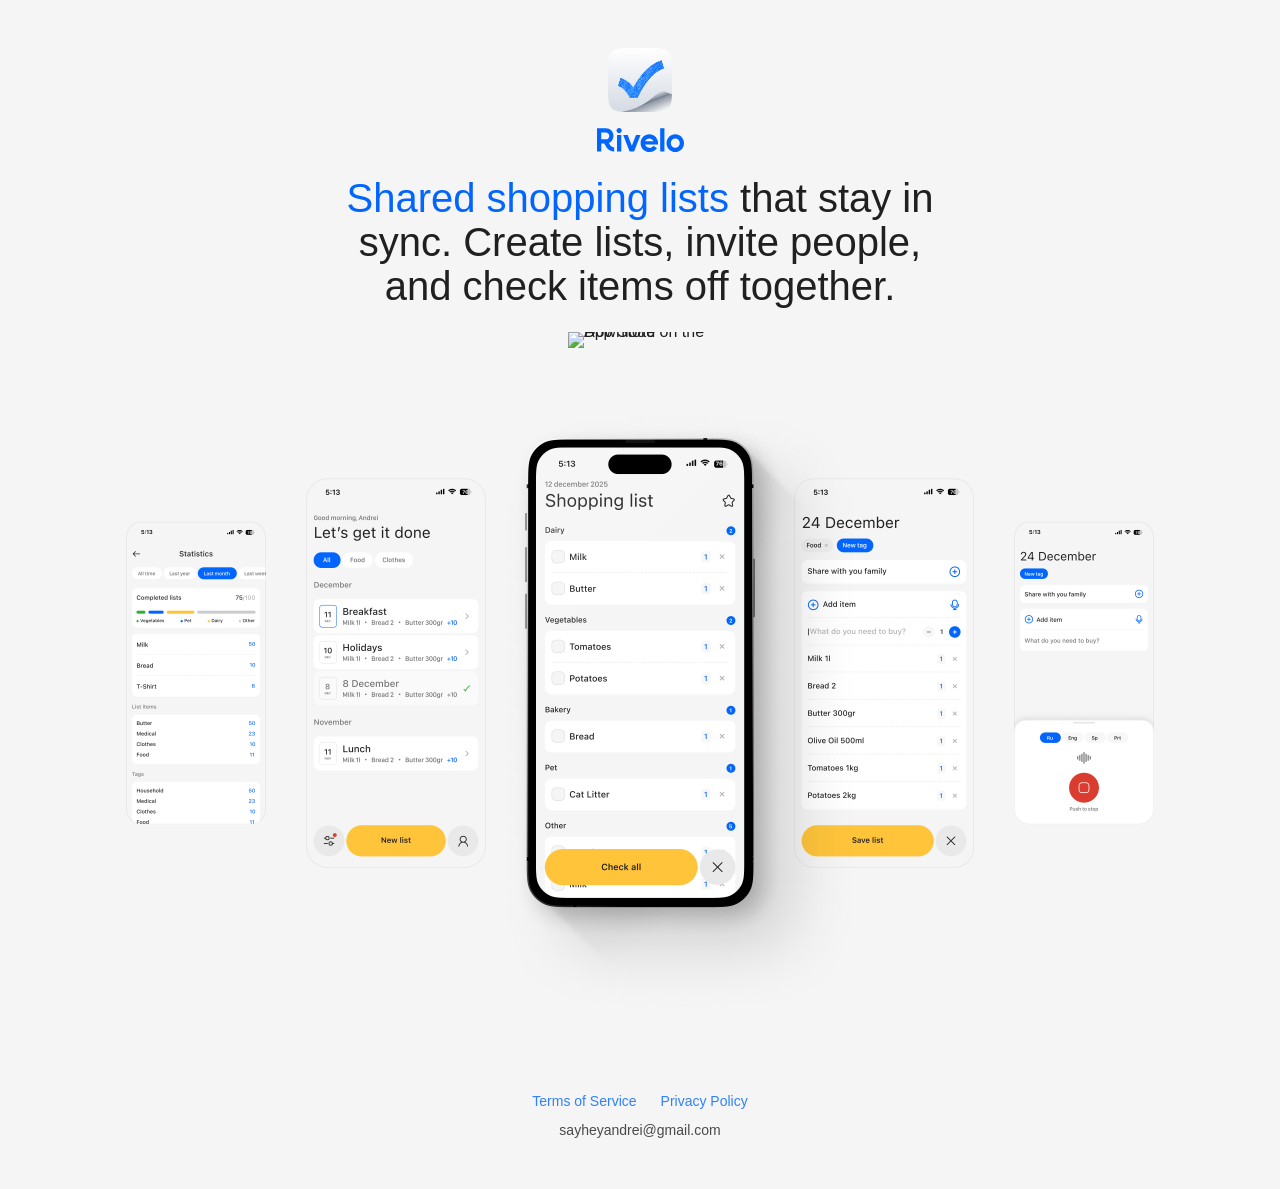
==== index.html @ d4b0f0b6 "Initial commit: Rivelo landing page Made-with: Cursor" ====
<!DOCTYPE html>
<html lang="en">

<head>
  <meta charset="UTF-8" />
  <meta name="viewport" content="width=device-width, initial-scale=1.0" />
  <title>Rivelo - All your shopping lists in one place</title>
  <link rel="icon" type="image/x-icon" href="assets/favicon.ico" />
  <link rel="icon" type="image/png" sizes="32x32" href="assets/favicon-32x32.png" />
  <link rel="icon" type="image/png" sizes="16x16" href="assets/favicon-16x16.png" />
  <link rel="apple-touch-icon" sizes="180x180" href="assets/apple-touch-icon.png" />
  <link rel="manifest" href="assets/site.webmanifest" />
  <link rel="stylesheet" href="styles.css" />
</head>

<body>
  <main class="page">
    <header class="header">
      <img src="assets/logo.jpg" alt="Rivelo" class="logo-img" width="64" height="64" />
      <div class="logo-text">
        <svg viewBox="0 0 87.0415 24" fill="none">
          <path clip-rule="evenodd" fill="#0165FE" fill-rule="evenodd"
            d="M52.3547 6.35294C57.2118 6.35294 61.0854 10.3389 61.0854 15.1765C61.0854 15.6545 61.0312 16.1325 60.9963 16.3913C60.9809 16.5053 60.8828 16.5882 60.7675 16.5882H48.0869C48.6726 18.4481 50.3836 19.7647 52.3547 19.7647H52.8266C54.2636 19.7647 55.5623 19.0648 56.3877 17.9649C56.4657 17.8609 56.6118 17.8317 56.7201 17.9041L59.854 20.0011C59.9622 20.0735 59.9913 20.2198 59.9159 20.3257C58.3368 22.5447 55.7613 24 52.8266 24H52.3547C47.4975 24 43.624 20.0141 43.624 15.1765C43.624 10.3389 47.4975 6.35294 52.3547 6.35294ZM52.3547 10.5882C50.5543 10.5882 48.9709 11.6866 48.2638 13.2941H56.4456C55.7384 11.6866 54.155 10.5882 52.3547 10.5882Z" />
          <path clip-rule="evenodd" fill="#0165FE" fill-rule="evenodd"
            d="M78.3108 6.35294C83.1679 6.35294 87.0415 10.3389 87.0415 15.1765C87.0415 20.0141 83.1679 24 78.3108 24C73.4537 24 69.5801 20.0141 69.5801 15.1765C69.5801 10.3389 73.4537 6.35294 78.3108 6.35294ZM78.3108 10.5882C75.87 10.5882 73.8274 12.607 73.8274 15.1765C73.8274 17.746 75.87 19.7647 78.3108 19.7647C80.7516 19.7647 82.7941 17.746 82.7941 15.1765C82.7941 12.607 80.7516 10.5882 78.3108 10.5882Z" />
          <path clip-rule="evenodd" fill="#0165FE" fill-rule="evenodd"
            d="M8.84868 0.235294C13.0841 0.235294 16.5175 3.659 16.5175 7.88235C16.5175 11.0573 14.5771 13.7802 11.8143 14.9365L13.2599 17.3451C13.9417 18.4811 15.1718 19.1765 16.4994 19.1765H16.9305C17.0608 19.1765 17.1664 19.2818 17.1664 19.4118V23.1765C17.1664 23.3064 17.0608 23.4118 16.9305 23.4118H16.4994C13.6782 23.4118 11.0642 21.9341 9.61533 19.5201L7.22008 15.5294H4.24737V23.1765C4.24737 23.3064 4.14172 23.4118 4.0114 23.4118H0.235965C0.105645 23.4118 0 23.3064 0 23.1765V0.470588C0 0.340639 0.105645 0.235294 0.235965 0.235294H8.84868ZM4.24737 11.2941H8.84868C10.7383 11.2941 12.2702 9.76662 12.2702 7.88235C12.2702 5.99809 10.7383 4.47059 8.84868 4.47059H4.24737V11.2941Z" />
          <path fill="#0165FE"
            d="M24.2748 23.1765C24.2748 23.3064 24.1692 23.4118 24.0389 23.4118H20.2634C20.1331 23.4118 20.0275 23.3064 20.0275 23.1765V7.17647C20.0275 7.04652 20.1331 6.94118 20.2634 6.94118H24.0389C24.1692 6.94118 24.2748 7.04652 24.2748 7.17647V23.1765Z" />
          <path fill="#0165FE"
            d="M34.8638 17.7452L39.0231 7.09111C39.0584 7.00071 39.1457 6.94118 39.243 6.94118H43.2199C43.3859 6.94118 43.5 7.10757 43.4398 7.26183L37.1935 23.2618C37.1582 23.3522 37.0709 23.4118 36.9736 23.4118H32.754C32.6567 23.4118 32.5694 23.3522 32.5341 23.2618L26.2877 7.26183C26.2275 7.10757 26.3416 6.94118 26.5076 6.94118H30.4845C30.5818 6.94118 30.6691 7.00071 30.7044 7.09111L34.8638 17.7452Z" />
          <path fill="#0165FE"
            d="M67.4564 23.1765C67.4564 23.3064 67.3508 23.4118 67.2204 23.4118H63.445C63.3147 23.4118 63.209 23.3064 63.209 23.1765V0.470588C63.209 0.340639 63.3147 0.235294 63.445 0.235294H67.2204C67.3508 0.235294 67.4564 0.340639 67.4564 0.470588V23.1765Z" />
          <path fill="#0165FE"
            d="M22.1512 0C23.5847 0 24.7468 1.15879 24.7468 2.58824C24.7468 4.01768 23.5847 5.17647 22.1512 5.17647C20.7176 5.17647 19.5555 4.01768 19.5555 2.58824C19.5555 1.15879 20.7176 0 22.1512 0Z" />
        </svg>
      </div>
    </header>

    <section class="hero">
      <p class="hero-text">
        <span class="accent">Shared shopping lists</span> that stay in sync. Create lists, invite people, and check
        items off together.
      </p>
      <a href="https://apps.apple.com/mt/app/rivelo/id6753696124" target="_blank" rel="noopener noreferrer"
        class="app-store-link">
        <img src="https://tools.applemediaservices.com/api/badges/download-on-the-app-store/black/en-us.svg"
          alt="Download on the App Store" width="180" height="60" />
      </a>
      <div class="screens-wrap">
        <img src="assets/Screens.png" alt="Rivelo app screens" />
      </div>

    </section>

    <footer class="footer">
      <div class="footer-links">
        <a href="terms.html">Terms of Service</a>
        <a href="privacy.html">Privacy Policy</a>
      </div>
      <div class="footer-contact">
        <a href="mailto:sayheyandrei@gmail.com">sayheyandrei@gmail.com</a>
      </div>
    </footer>
  </main>
</body>

</html>
---- styles.css ----
/* Rivelo static site - design tokens from original */
:root {
  --bg: #f5f5f5;
  --text: #202020;
  --accent: #0165fe;
  --font-family: -apple-system, BlinkMacSystemFont, "SF Pro", "Segoe UI", Roboto, sans-serif;
  --font-size-base: 16px;
  --container-max: 1216px;
  --gap-section: 24px;
  --gap-block: 24px;
  --gap-logo: 16px;
  --padding-x: 112px;
  --padding-y: 48px;
  --padding-x-mobile: 24px;
  --padding-y-mobile: 40px;
  --hero-text-width: 640px;
  --hero-font-size: 40px;
  --hero-font-size-mobile: 32px;
  --screens-height: 480px;
  --screens-height-mobile: 480px;
  --logo-size: 64px;
  --logo-size-mobile: 48px;
}

* {
  box-sizing: border-box;
  margin: 0;
  padding: 0;
}

html {
  font-size: var(--font-size-base);
  -webkit-font-smoothing: antialiased;
  overflow-x: clip;
}

body {
  font-family: var(--font-family);
  background: var(--bg);
  color: var(--text);
  min-height: 100vh;
  line-height: 1.5;
  overflow-x: clip;
}

a {
  color: inherit;
  text-decoration: none;
}

/* Layout */
.page {
  display: flex;
  flex-direction: column;
  align-items: center;
  gap: var(--gap-section);
  padding: var(--padding-y) var(--padding-x);
  min-height: 100vh;
}

@media (max-width: 640px) {
  .page {
    padding: var(--padding-y-mobile) var(--padding-x-mobile);
  }
}

/* Header / Logo */
.header {
  display: flex;
  flex-direction: column;
  align-items: center;
  gap: var(--gap-logo);
}

.logo-img {
  width: var(--logo-size);
  height: var(--logo-size);
  object-fit: cover;
}

@media (max-width: 640px) {
  .logo-img {
    width: var(--logo-size-mobile);
    height: var(--logo-size-mobile);
  }
}

.logo-text {
  height: 24px;
  width: 87px;
}

.logo-text svg {
  display: block;
  width: 100%;
  height: 100%;
}

/* Hero */
.hero {
  display: flex;
  flex-direction: column;
  align-items: center;
  gap: var(--gap-block);
  width: 100%;
}

.hero-text {
  font-size: var(--hero-font-size);
  font-weight: 400;
  line-height: 1.1;
  text-align: center;
  color: var(--text);
  max-width: var(--hero-text-width);
}

.hero-text .accent {
  color: var(--accent);
}

@media (max-width: 640px) {
  .hero-text {
    font-size: var(--hero-font-size-mobile);
    max-width: 100%;
    padding: 0 var(--padding-x-mobile);
  }
}

/* Screens image - плавно уменьшается, min 800px, всегда по центру */
.screens-wrap {
  display: flex;
  justify-content: center;
  width: 100%;
  min-height: var(--screens-height);
}

.screens-wrap img {
  width: clamp(800px, 100vw, 1216px);
  height: auto;
  object-fit: contain;
  object-position: center;
  display: block;
}

@media (max-width: 640px) {
  .screens-wrap {
    min-height: var(--screens-height-mobile);
    margin-left: calc(-1 * var(--padding-x-mobile));
    margin-right: calc(-1 * var(--padding-x-mobile));
    width: calc(100% + 2 * var(--padding-x-mobile));
  }
}

/* App Store button */
.app-store-link {
  display: inline-block;
  line-height: 0;
  position: relative;
}

.app-store-link::after {
  content: '';
  position: absolute;
  inset: 0;
}

.app-store-link img {
  height: 48px;
  width: auto;
  display: block;
  pointer-events: none;
}

/* Footer */
.footer {
  padding-top: var(--gap-section);
  text-align: center;
  font-size: 14px;
  color: var(--text);
  opacity: 0.8;
}

.footer-links {
  display: flex;
  justify-content: center;
  gap: 24px;
  flex-wrap: wrap;
}

.footer-links a {
  color: var(--accent);
}

.footer-links a:hover {
  text-decoration: underline;
}

.footer-contact {
  margin-top: 8px;
}

/* Legal pages */
.legal-page {
  max-width: 720px;
  margin: 0 auto;
  padding: var(--padding-y) var(--padding-x);
  overflow-x: clip;
}

.legal-page h1 {
  font-size: 28px;
  font-weight: 500;
  margin-bottom: 8px;
}

.legal-page .updated {
  font-size: 14px;
  opacity: 0.7;
  margin-bottom: 32px;
}

.legal-page p {
  margin-bottom: 16px;
  line-height: 1.6;
}

.legal-page a {
  color: var(--accent);
}

.legal-page a:hover {
  text-decoration: underline;
}

.legal-nav {
  margin-bottom: 32px;
}

.legal-nav a {
  color: var(--accent);
  margin-right: 16px;
}
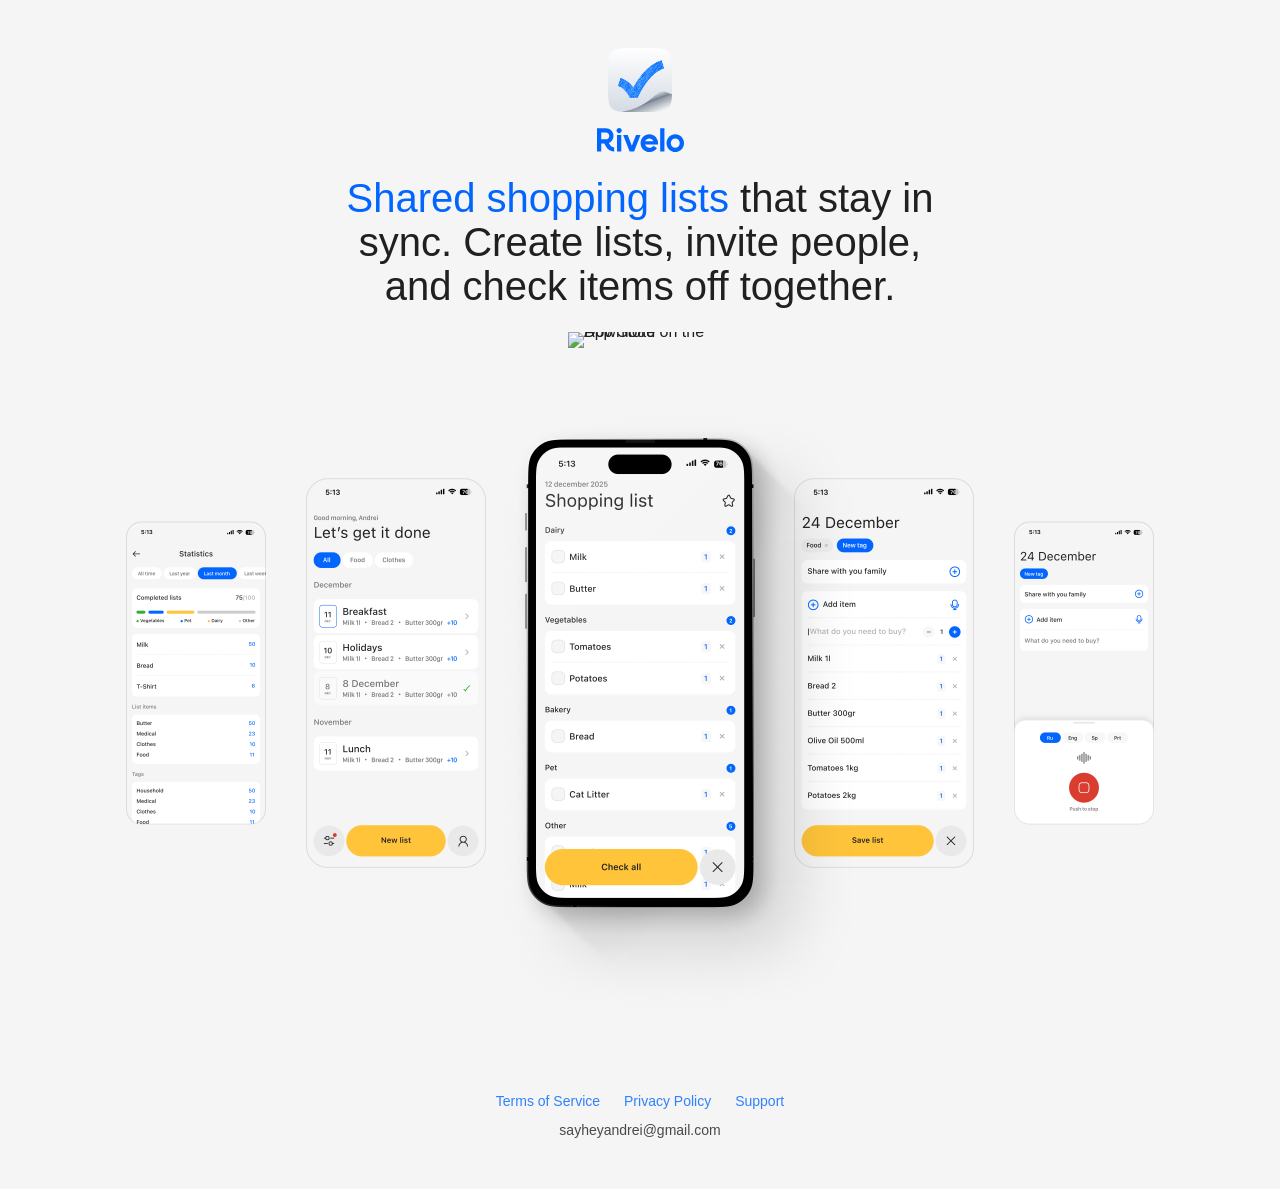
==== commit 5c648819: "Add support page, background, email updates, h2 styles, mobile adaptivity Made-with: Cursor" ====
--- a/index.html
+++ b/index.html
@@ -57,6 +57,7 @@
       <div class="footer-links">
         <a href="terms.html">Terms of Service</a>
         <a href="privacy.html">Privacy Policy</a>
+        <a href="support.html">Support</a>
       </div>
       <div class="footer-contact">
         <a href="mailto:sayheyandrei@gmail.com">sayheyandrei@gmail.com</a>
--- a/styles.css
+++ b/styles.css
@@ -207,12 +207,43 @@
   overflow-x: clip;
 }
 
+@media (max-width: 640px) {
+  .legal-page {
+    padding: var(--padding-y-mobile) var(--padding-x-mobile);
+  }
+
+  .legal-page h1 {
+    font-size: 24px;
+  }
+
+  .legal-page h2 {
+    font-size: 18px;
+  }
+
+  .legal-page p,
+  .legal-page li {
+    word-wrap: break-word;
+    overflow-wrap: break-word;
+  }
+}
+
 .legal-page h1 {
   font-size: 28px;
   font-weight: 500;
   margin-bottom: 8px;
 }
 
+.legal-page h2 {
+  font-size: 22px;
+  font-weight: 500;
+  margin-top: 20px;
+  margin-bottom: 8px;
+}
+
+.legal-page h2:first-of-type {
+  margin-top: 16px;
+}
+
 .legal-page .updated {
   font-size: 14px;
   opacity: 0.7;
@@ -224,6 +255,16 @@
   line-height: 1.6;
 }
 
+.legal-page ul {
+  margin-bottom: 16px;
+  padding-left: 24px;
+}
+
+.legal-page li {
+  margin-bottom: 8px;
+  line-height: 1.6;
+}
+
 .legal-page a {
   color: var(--accent);
 }
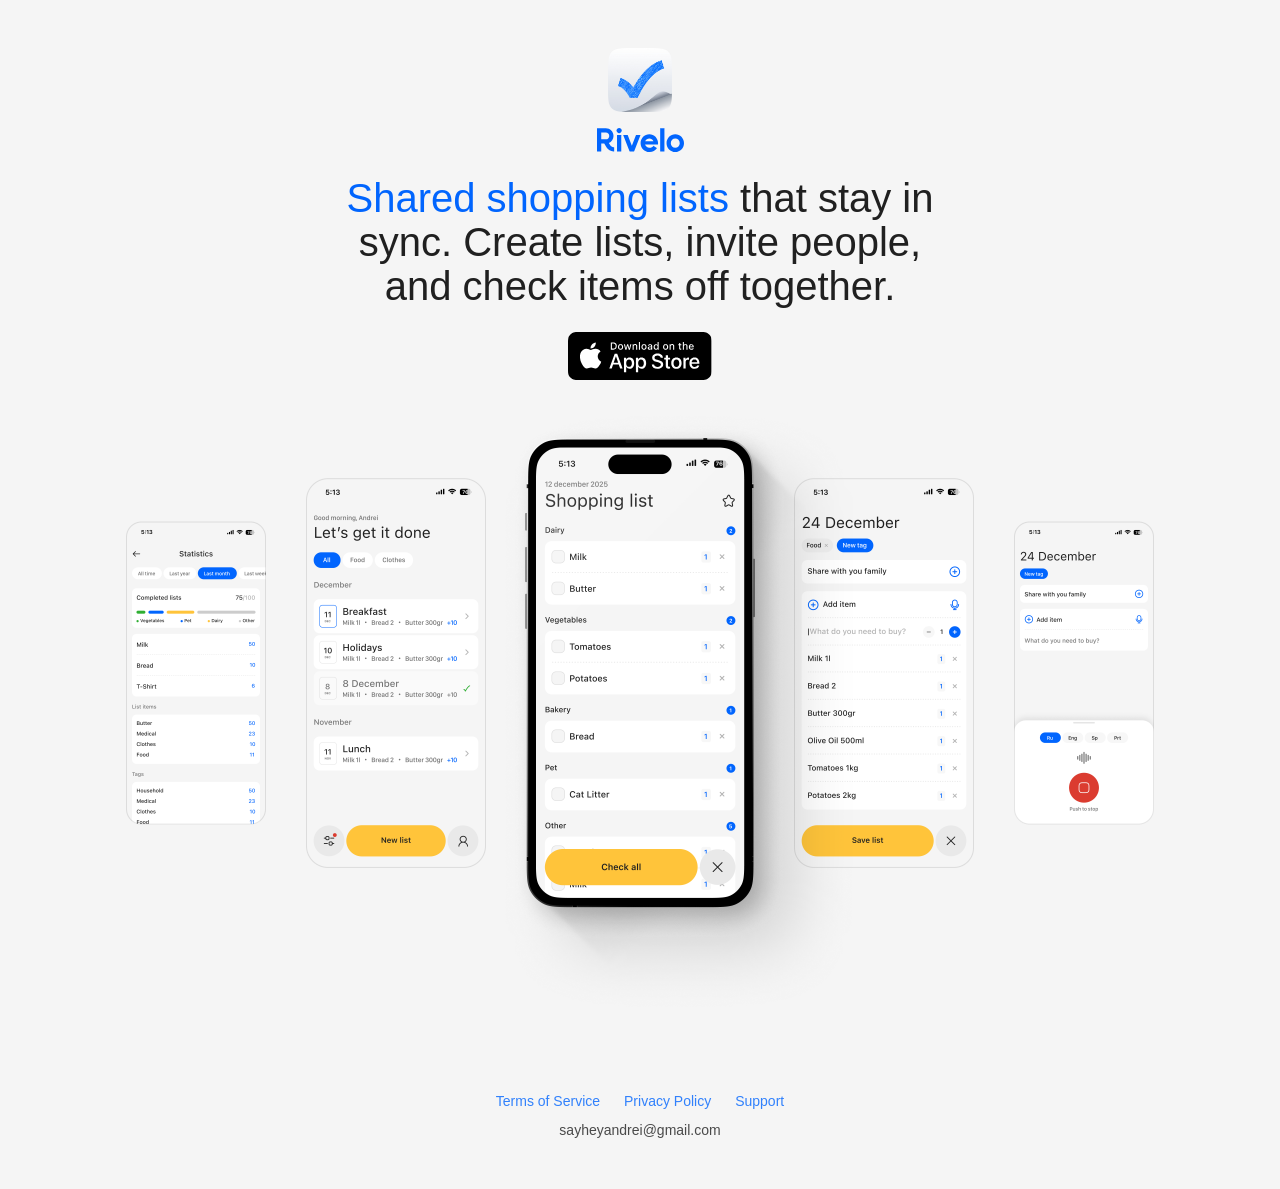
==== commit e24772ee: "Use local app-store-badge.svg for App Store button Made-with: Cursor" ====
--- a/index.html
+++ b/index.html
@@ -44,7 +44,7 @@
       </p>
       <a href="https://apps.apple.com/mt/app/rivelo/id6753696124" target="_blank" rel="noopener noreferrer"
         class="app-store-link">
-        <img src="https://tools.applemediaservices.com/api/badges/download-on-the-app-store/black/en-us.svg"
+        <img src="assets/app-store-badge.svg"
           alt="Download on the App Store" width="180" height="60" />
       </a>
       <div class="screens-wrap">
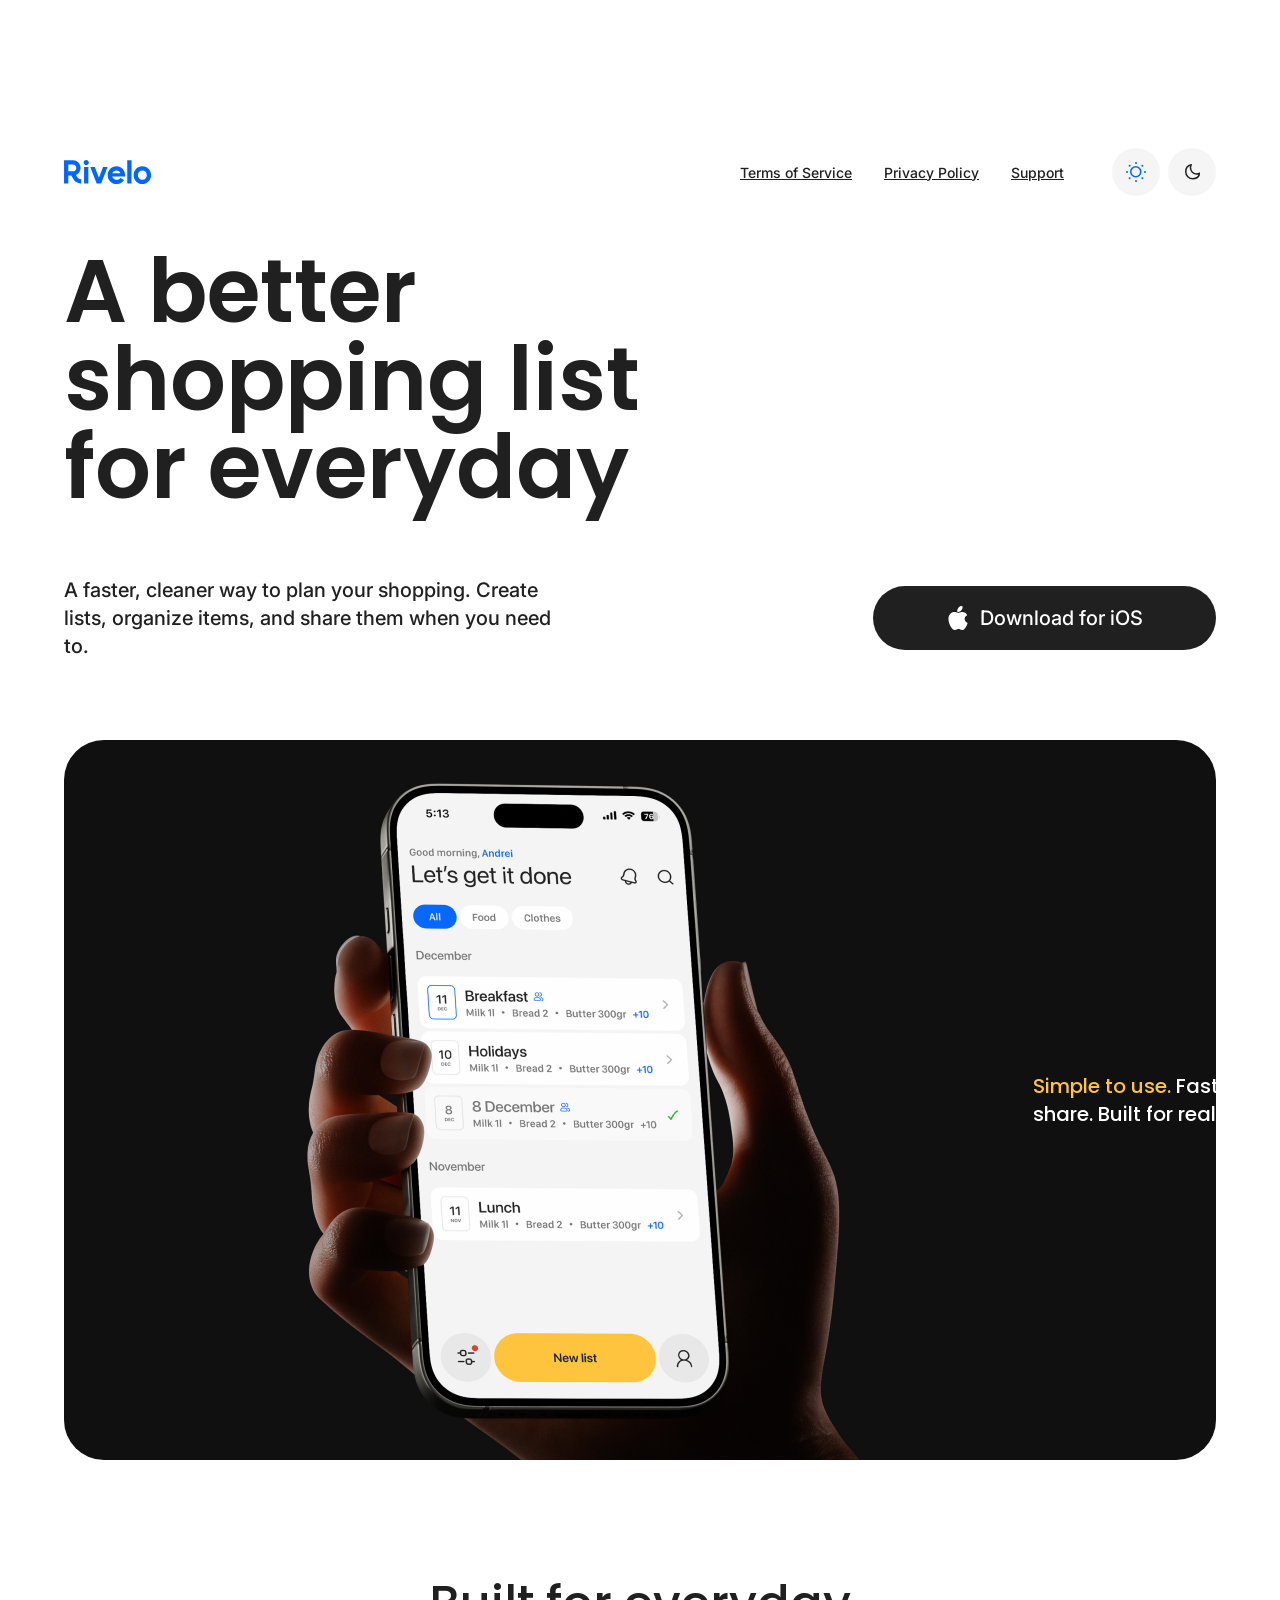
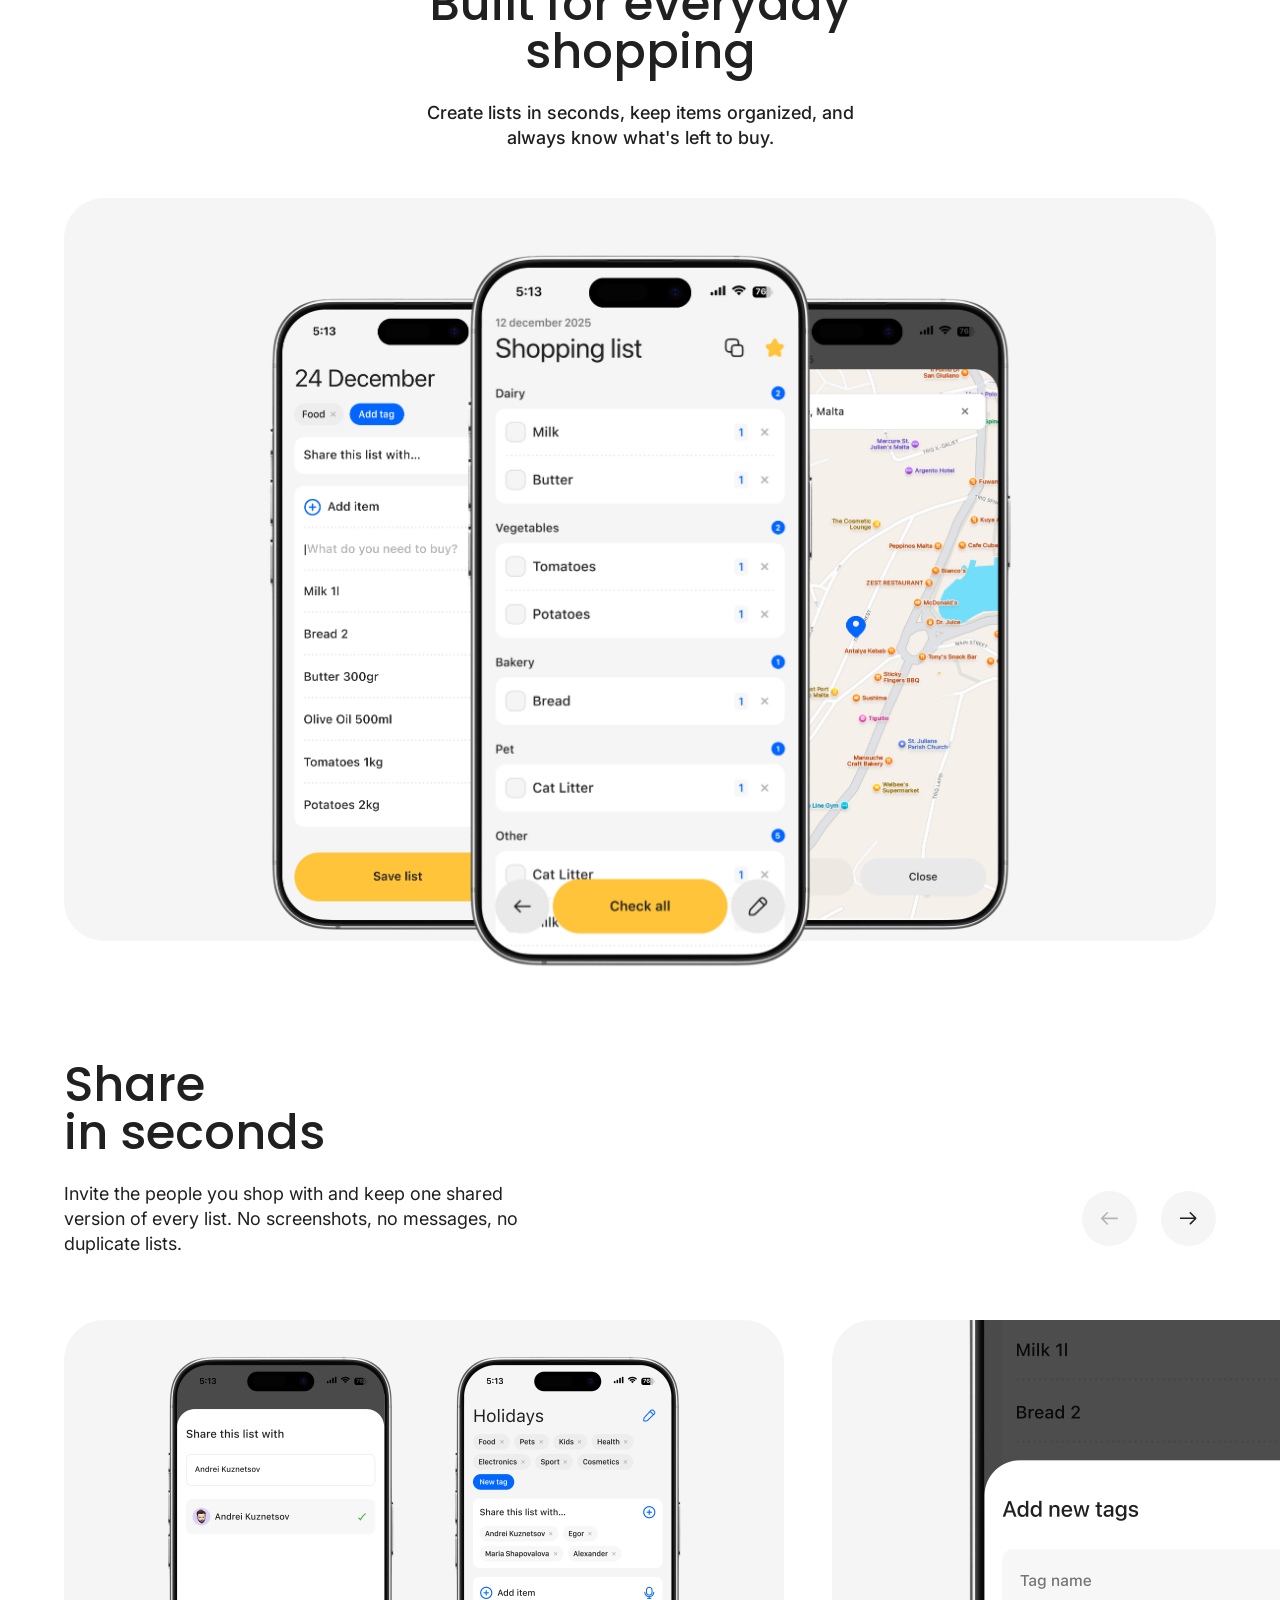
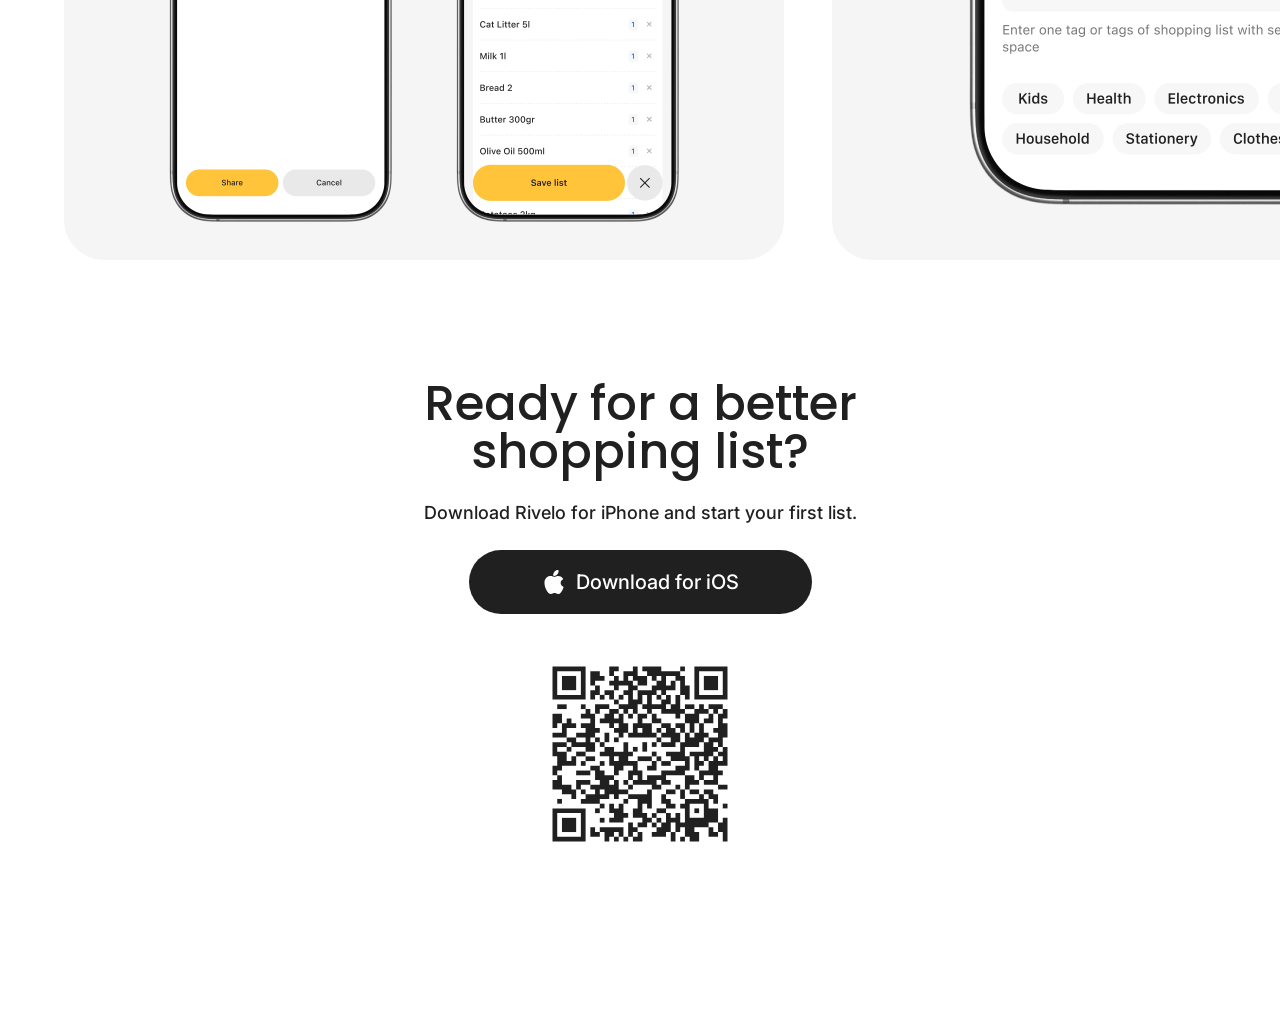
==== commit d6a3bad2: "Deploy static Rivelo site" ====
--- a/index.html
+++ b/index.html
@@ -1,69 +1,388 @@
 <!DOCTYPE html>
 <html lang="en">
-
-<head>
-  <meta charset="UTF-8" />
-  <meta name="viewport" content="width=device-width, initial-scale=1.0" />
-  <title>Rivelo - All your shopping lists in one place</title>
-  <link rel="icon" type="image/x-icon" href="assets/favicon.ico" />
-  <link rel="icon" type="image/png" sizes="32x32" href="assets/favicon-32x32.png" />
-  <link rel="icon" type="image/png" sizes="16x16" href="assets/favicon-16x16.png" />
-  <link rel="apple-touch-icon" sizes="180x180" href="assets/apple-touch-icon.png" />
-  <link rel="manifest" href="assets/site.webmanifest" />
-  <link rel="stylesheet" href="styles.css" />
-</head>
-
-<body>
-  <main class="page">
-    <header class="header">
-      <img src="assets/logo.jpg" alt="Rivelo" class="logo-img" width="64" height="64" />
-      <div class="logo-text">
-        <svg viewBox="0 0 87.0415 24" fill="none">
-          <path clip-rule="evenodd" fill="#0165FE" fill-rule="evenodd"
-            d="M52.3547 6.35294C57.2118 6.35294 61.0854 10.3389 61.0854 15.1765C61.0854 15.6545 61.0312 16.1325 60.9963 16.3913C60.9809 16.5053 60.8828 16.5882 60.7675 16.5882H48.0869C48.6726 18.4481 50.3836 19.7647 52.3547 19.7647H52.8266C54.2636 19.7647 55.5623 19.0648 56.3877 17.9649C56.4657 17.8609 56.6118 17.8317 56.7201 17.9041L59.854 20.0011C59.9622 20.0735 59.9913 20.2198 59.9159 20.3257C58.3368 22.5447 55.7613 24 52.8266 24H52.3547C47.4975 24 43.624 20.0141 43.624 15.1765C43.624 10.3389 47.4975 6.35294 52.3547 6.35294ZM52.3547 10.5882C50.5543 10.5882 48.9709 11.6866 48.2638 13.2941H56.4456C55.7384 11.6866 54.155 10.5882 52.3547 10.5882Z" />
-          <path clip-rule="evenodd" fill="#0165FE" fill-rule="evenodd"
-            d="M78.3108 6.35294C83.1679 6.35294 87.0415 10.3389 87.0415 15.1765C87.0415 20.0141 83.1679 24 78.3108 24C73.4537 24 69.5801 20.0141 69.5801 15.1765C69.5801 10.3389 73.4537 6.35294 78.3108 6.35294ZM78.3108 10.5882C75.87 10.5882 73.8274 12.607 73.8274 15.1765C73.8274 17.746 75.87 19.7647 78.3108 19.7647C80.7516 19.7647 82.7941 17.746 82.7941 15.1765C82.7941 12.607 80.7516 10.5882 78.3108 10.5882Z" />
-          <path clip-rule="evenodd" fill="#0165FE" fill-rule="evenodd"
-            d="M8.84868 0.235294C13.0841 0.235294 16.5175 3.659 16.5175 7.88235C16.5175 11.0573 14.5771 13.7802 11.8143 14.9365L13.2599 17.3451C13.9417 18.4811 15.1718 19.1765 16.4994 19.1765H16.9305C17.0608 19.1765 17.1664 19.2818 17.1664 19.4118V23.1765C17.1664 23.3064 17.0608 23.4118 16.9305 23.4118H16.4994C13.6782 23.4118 11.0642 21.9341 9.61533 19.5201L7.22008 15.5294H4.24737V23.1765C4.24737 23.3064 4.14172 23.4118 4.0114 23.4118H0.235965C0.105645 23.4118 0 23.3064 0 23.1765V0.470588C0 0.340639 0.105645 0.235294 0.235965 0.235294H8.84868ZM4.24737 11.2941H8.84868C10.7383 11.2941 12.2702 9.76662 12.2702 7.88235C12.2702 5.99809 10.7383 4.47059 8.84868 4.47059H4.24737V11.2941Z" />
-          <path fill="#0165FE"
-            d="M24.2748 23.1765C24.2748 23.3064 24.1692 23.4118 24.0389 23.4118H20.2634C20.1331 23.4118 20.0275 23.3064 20.0275 23.1765V7.17647C20.0275 7.04652 20.1331 6.94118 20.2634 6.94118H24.0389C24.1692 6.94118 24.2748 7.04652 24.2748 7.17647V23.1765Z" />
-          <path fill="#0165FE"
-            d="M34.8638 17.7452L39.0231 7.09111C39.0584 7.00071 39.1457 6.94118 39.243 6.94118H43.2199C43.3859 6.94118 43.5 7.10757 43.4398 7.26183L37.1935 23.2618C37.1582 23.3522 37.0709 23.4118 36.9736 23.4118H32.754C32.6567 23.4118 32.5694 23.3522 32.5341 23.2618L26.2877 7.26183C26.2275 7.10757 26.3416 6.94118 26.5076 6.94118H30.4845C30.5818 6.94118 30.6691 7.00071 30.7044 7.09111L34.8638 17.7452Z" />
-          <path fill="#0165FE"
-            d="M67.4564 23.1765C67.4564 23.3064 67.3508 23.4118 67.2204 23.4118H63.445C63.3147 23.4118 63.209 23.3064 63.209 23.1765V0.470588C63.209 0.340639 63.3147 0.235294 63.445 0.235294H67.2204C67.3508 0.235294 67.4564 0.340639 67.4564 0.470588V23.1765Z" />
-          <path fill="#0165FE"
-            d="M22.1512 0C23.5847 0 24.7468 1.15879 24.7468 2.58824C24.7468 4.01768 23.5847 5.17647 22.1512 5.17647C20.7176 5.17647 19.5555 4.01768 19.5555 2.58824C19.5555 1.15879 20.7176 0 22.1512 0Z" />
-        </svg>
+  <head>
+    <meta charset="UTF-8" />
+    <meta name="viewport" content="width=device-width, initial-scale=1.0" />
+    <title>Rivelo</title>
+    <link rel="icon" type="image/x-icon" href="./favicon/favicon.ico" />
+    <link rel="icon" type="image/png" sizes="32x32" href="./favicon/favicon-32x32.png" />
+    <link rel="icon" type="image/png" sizes="16x16" href="./favicon/favicon-16x16.png" />
+    <link rel="apple-touch-icon" sizes="180x180" href="./favicon/apple-touch-icon.png" />
+    <link rel="manifest" href="./favicon/site.webmanifest" />
+    <link rel="preconnect" href="https://fonts.googleapis.com" />
+    <link rel="preconnect" href="https://fonts.gstatic.com" crossorigin />
+    <link
+      rel="stylesheet"
+      href="https://fonts.googleapis.com/css2?family=Inter:wght@400;500&family=Poppins:wght@500;600&display=swap"
+    />
+    <link rel="stylesheet" href="./styles.css" />
+    <script src="./script.js" defer></script>
+  </head>
+  <body>
+    <div class="page">
+      <div class="sticky-nav">
+        <div class="sticky-logo" aria-label="Rivelo">
+          <svg viewBox="0 0 87.0415 24" fill="none" aria-hidden="true">
+            <path
+              clip-rule="evenodd"
+              fill-rule="evenodd"
+              d="M8.84868 0.235294C13.0841 0.235294 16.5175 3.659 16.5175 7.88235C16.5175 11.0573 14.5771 13.7802 11.8143 14.9365L13.2599 17.3451C13.9417 18.4811 15.1718 19.1765 16.4994 19.1765H16.9305C17.0608 19.1765 17.1664 19.2818 17.1664 19.4118V23.1765C17.1664 23.3064 17.0608 23.4118 16.9305 23.4118H16.4994C13.6782 23.4118 11.0642 21.9341 9.61533 19.5201L7.22008 15.5294H4.24737V23.1765C4.24737 23.3064 4.14172 23.4118 4.0114 23.4118H0.235965C0.105645 23.4118 0 23.3064 0 23.1765V0.470588C0 0.340639 0.105645 0.235294 0.235965 0.235294H8.84868ZM4.24737 11.2941H8.84868C10.7383 11.2941 12.2702 9.76662 12.2702 7.88235C12.2702 5.99809 10.7383 4.47059 8.84868 4.47059H4.24737V11.2941Z"
+            />
+            <path
+              clip-rule="evenodd"
+              fill-rule="evenodd"
+              d="M52.3547 6.35294C57.2118 6.35294 61.0854 10.3389 61.0854 15.1765C61.0854 15.6545 61.0312 16.1325 60.9963 16.3913C60.9809 16.5053 60.8828 16.5882 60.7675 16.5882H48.0869C48.6726 18.4481 50.3836 19.7647 52.3547 19.7647H52.8266C54.2636 19.7647 55.5623 19.0648 56.3877 17.9649C56.4657 17.8609 56.6118 17.8317 56.7201 17.9041L59.854 20.0011C59.9622 20.0735 59.9913 20.2198 59.9159 20.3257C58.3368 22.5447 55.7613 24 52.8266 24H52.3547C47.4975 24 43.624 20.0141 43.624 15.1765C43.624 10.3389 47.4975 6.35294 52.3547 6.35294ZM52.3547 10.5882C50.5543 10.5882 48.9709 11.6866 48.2638 13.2941H56.4456C55.7384 11.6866 54.155 10.5882 52.3547 10.5882Z"
+            />
+            <path
+              clip-rule="evenodd"
+              fill-rule="evenodd"
+              d="M78.3108 6.35294C83.1679 6.35294 87.0415 10.3389 87.0415 15.1765C87.0415 20.0141 83.1679 24 78.3108 24C73.4537 24 69.5801 20.0141 69.5801 15.1765C69.5801 10.3389 73.4537 6.35294 78.3108 6.35294ZM78.3108 10.5882C75.87 10.5882 73.8274 12.607 73.8274 15.1765C73.8274 17.746 75.87 19.7647 78.3108 19.7647C80.7516 19.7647 82.7941 17.746 82.7941 15.1765C82.7941 12.607 80.7516 10.5882 78.3108 10.5882Z"
+            />
+            <path d="M24.2748 23.1765C24.2748 23.3064 24.1692 23.4118 24.0389 23.4118H20.2634C20.1331 23.4118 20.0275 23.3064 20.0275 23.1765V7.17647C20.0275 7.04652 20.1331 6.94118 20.2634 6.94118H24.0389C24.1692 6.94118 24.2748 7.04652 24.2748 7.17647V23.1765Z" />
+            <path d="M34.8638 17.7452L39.0231 7.09111C39.0584 7.00071 39.1457 6.94118 39.243 6.94118H43.2199C43.3859 6.94118 43.5 7.10757 43.4398 7.26183L37.1935 23.2618C37.1582 23.3522 37.0709 23.4118 36.9736 23.4118H32.754C32.6567 23.4118 32.5694 23.3522 32.5341 23.2618L26.2877 7.26183C26.2275 7.10757 26.3416 6.94118 26.5076 6.94118H30.4845C30.5818 6.94118 30.6691 7.00071 30.7044 7.09111L34.8638 17.7452Z" />
+            <path d="M67.4564 23.1765C67.4564 23.3064 67.3508 23.4118 67.2204 23.4118H63.445C63.3147 23.4118 63.209 23.3064 63.209 23.1765V0.470588C63.209 0.340639 63.3147 0.235294 63.445 0.235294H67.2204C67.3508 0.235294 67.4564 0.340639 67.4564 0.470588V23.1765Z" />
+            <path d="M22.1512 0C23.5847 0 24.7468 1.15879 24.7468 2.58824C24.7468 4.01768 23.5847 5.17647 22.1512 5.17647C20.7176 5.17647 19.5555 4.01768 19.5555 2.58824C19.5555 1.15879 20.7176 0 22.1512 0Z" />
+          </svg>
+        </div>
+        <div class="sticky-links">
+          <a href="./terms.html">Terms of Service</a>
+          <a href="./privacy.html">Privacy Policy</a>
+          <a href="./support.html">Support</a>
+        </div>
+        <a
+          class="download-btn download-btn-sm"
+          href="https://apps.apple.com/mt/app/rivelo/id6753696124"
+          target="_blank"
+          rel="noopener noreferrer"
+        >
+          <span class="btn-inner">
+            <span class="btn-text">Download</span>
+          </span>
+        </a>
       </div>
-    </header>
-
-    <section class="hero">
-      <p class="hero-text">
-        <span class="accent">Shared shopping lists</span> that stay in sync. Create lists, invite people, and check
-        items off together.
-      </p>
-      <a href="https://apps.apple.com/mt/app/rivelo/id6753696124" target="_blank" rel="noopener noreferrer"
-        class="app-store-link">
-        <img src="assets/app-store-badge.svg"
-          alt="Download on the App Store" width="180" height="60" />
-      </a>
-      <div class="screens-wrap">
-        <img src="assets/Screens.png" alt="Rivelo app screens" />
+
+      <div class="page-inner">
+        <section class="hero-section">
+          <div class="hero-main">
+            <nav class="nav">
+              <div class="logo" aria-label="Rivelo">
+                <svg viewBox="0 0 87.0415 24" fill="none" aria-hidden="true">
+                  <path
+                    clip-rule="evenodd"
+                    fill-rule="evenodd"
+                    d="M8.84868 0.235294C13.0841 0.235294 16.5175 3.659 16.5175 7.88235C16.5175 11.0573 14.5771 13.7802 11.8143 14.9365L13.2599 17.3451C13.9417 18.4811 15.1718 19.1765 16.4994 19.1765H16.9305C17.0608 19.1765 17.1664 19.2818 17.1664 19.4118V23.1765C17.1664 23.3064 17.0608 23.4118 16.9305 23.4118H16.4994C13.6782 23.4118 11.0642 21.9341 9.61533 19.5201L7.22008 15.5294H4.24737V23.1765C4.24737 23.3064 4.14172 23.4118 4.0114 23.4118H0.235965C0.105645 23.4118 0 23.3064 0 23.1765V0.470588C0 0.340639 0.105645 0.235294 0.235965 0.235294H8.84868ZM4.24737 11.2941H8.84868C10.7383 11.2941 12.2702 9.76662 12.2702 7.88235C12.2702 5.99809 10.7383 4.47059 8.84868 4.47059H4.24737V11.2941Z"
+                  />
+                  <path
+                    clip-rule="evenodd"
+                    fill-rule="evenodd"
+                    d="M52.3547 6.35294C57.2118 6.35294 61.0854 10.3389 61.0854 15.1765C61.0854 15.6545 61.0312 16.1325 60.9963 16.3913C60.9809 16.5053 60.8828 16.5882 60.7675 16.5882H48.0869C48.6726 18.4481 50.3836 19.7647 52.3547 19.7647H52.8266C54.2636 19.7647 55.5623 19.0648 56.3877 17.9649C56.4657 17.8609 56.6118 17.8317 56.7201 17.9041L59.854 20.0011C59.9622 20.0735 59.9913 20.2198 59.9159 20.3257C58.3368 22.5447 55.7613 24 52.8266 24H52.3547C47.4975 24 43.624 20.0141 43.624 15.1765C43.624 10.3389 47.4975 6.35294 52.3547 6.35294ZM52.3547 10.5882C50.5543 10.5882 48.9709 11.6866 48.2638 13.2941H56.4456C55.7384 11.6866 54.155 10.5882 52.3547 10.5882Z"
+                  />
+                  <path
+                    clip-rule="evenodd"
+                    fill-rule="evenodd"
+                    d="M78.3108 6.35294C83.1679 6.35294 87.0415 10.3389 87.0415 15.1765C87.0415 20.0141 83.1679 24 78.3108 24C73.4537 24 69.5801 20.0141 69.5801 15.1765C69.5801 10.3389 73.4537 6.35294 78.3108 6.35294ZM78.3108 10.5882C75.87 10.5882 73.8274 12.607 73.8274 15.1765C73.8274 17.746 75.87 19.7647 78.3108 19.7647C80.7516 19.7647 82.7941 17.746 82.7941 15.1765C82.7941 12.607 80.7516 10.5882 78.3108 10.5882Z"
+                  />
+                  <path d="M24.2748 23.1765C24.2748 23.3064 24.1692 23.4118 24.0389 23.4118H20.2634C20.1331 23.4118 20.0275 23.3064 20.0275 23.1765V7.17647C20.0275 7.04652 20.1331 6.94118 20.2634 6.94118H24.0389C24.1692 6.94118 24.2748 7.04652 24.2748 7.17647V23.1765Z" />
+                  <path d="M34.8638 17.7452L39.0231 7.09111C39.0584 7.00071 39.1457 6.94118 39.243 6.94118H43.2199C43.3859 6.94118 43.5 7.10757 43.4398 7.26183L37.1935 23.2618C37.1582 23.3522 37.0709 23.4118 36.9736 23.4118H32.754C32.6567 23.4118 32.5694 23.3522 32.5341 23.2618L26.2877 7.26183C26.2275 7.10757 26.3416 6.94118 26.5076 6.94118H30.4845C30.5818 6.94118 30.6691 7.00071 30.7044 7.09111L34.8638 17.7452Z" />
+                  <path d="M67.4564 23.1765C67.4564 23.3064 67.3508 23.4118 67.2204 23.4118H63.445C63.3147 23.4118 63.209 23.3064 63.209 23.1765V0.470588C63.209 0.340639 63.3147 0.235294 63.445 0.235294H67.2204C67.3508 0.235294 67.4564 0.340639 67.4564 0.470588V23.1765Z" />
+                  <path d="M22.1512 0C23.5847 0 24.7468 1.15879 24.7468 2.58824C24.7468 4.01768 23.5847 5.17647 22.1512 5.17647C20.7176 5.17647 19.5555 4.01768 19.5555 2.58824C19.5555 1.15879 20.7176 0 22.1512 0Z" />
+                </svg>
+              </div>
+              <div class="nav-right">
+                <div class="nav-links">
+                  <a href="./terms.html">Terms of Service</a>
+                  <a href="./privacy.html">Privacy Policy</a>
+                  <a href="./support.html">Support</a>
+                </div>
+                <div class="theme-toggle">
+                  <button class="theme-btn theme-btn-light" type="button" aria-label="Light theme">
+                    <span class="theme-icon-wrap">
+                      <span class="theme-icon-circle">
+                        <span class="theme-icon-circle-inner">
+                          <svg viewBox="0 0 11.5 11.5" fill="none" preserveAspectRatio="none" aria-hidden="true">
+                            <path d="M10.75 5.75C10.75 8.5114 8.5114 10.75 5.75 10.75C2.98858 10.75 0.75 8.5114 0.75 5.75C0.75 2.98858 2.98858 0.75 5.75 0.75C8.5114 0.75 10.75 2.98858 10.75 5.75Z" stroke-width="1.5" />
+                          </svg>
+                        </span>
+                      </span>
+                      <span class="theme-icon-rays">
+                        <span class="theme-icon-rays-inner">
+                          <svg viewBox="0 0 20 20" fill="none" preserveAspectRatio="none" aria-hidden="true">
+                            <path
+                              d="M9.9955 1H10.0045M9.9961 19H10.0051M16.3588 3.63599H16.3678M3.63409 16.364H3.64307M3.63409 3.63647H3.64307M16.3582 16.3645H16.3672M18.991 10.0006H19M1 10.0006H1.00898"
+                              stroke-linecap="round"
+                              stroke-linejoin="round"
+                              stroke-width="2"
+                            />
+                          </svg>
+                        </span>
+                      </span>
+                    </span>
+                  </button>
+                  <button class="theme-btn theme-btn-dark" type="button" aria-label="Dark theme">
+                    <span class="theme-icon-wrap">
+                      <span class="theme-icon-moon">
+                        <span class="theme-icon-moon-inner">
+                          <svg viewBox="0 0 15.5 15.5" fill="none" preserveAspectRatio="none" aria-hidden="true">
+                            <path
+                              d="M14.75 9.28148C13.866 9.75343 12.8564 10.0211 11.7843 10.0211C8.30197 10.0211 5.47899 7.19806 5.47899 3.71571C5.47899 2.64361 5.74656 1.63401 6.21857 0.750031C3.08406 1.48465 0.75 4.29802 0.75 7.65653C0.75 11.5742 3.92586 14.75 7.8435 14.75C11.202 14.75 14.0154 12.416 14.75 9.28148Z"
+                              stroke-linecap="round"
+                              stroke-linejoin="round"
+                              stroke-width="1.5"
+                            />
+                          </svg>
+                        </span>
+                      </span>
+                    </span>
+                  </button>
+                </div>
+              </div>
+            </nav>
+
+            <h1 class="hero-title">
+              A better<br />
+              shopping list<br />
+              for everyday
+            </h1>
+
+            <div class="hero-bottom">
+              <p class="hero-desc">
+                A faster, cleaner way to plan your shopping. Create lists, organize items, and share them when you
+                need to.
+              </p>
+              <a
+                class="download-btn"
+                href="https://apps.apple.com/mt/app/rivelo/id6753696124"
+                target="_blank"
+                rel="noopener noreferrer"
+              >
+                <span class="btn-inner">
+                  <span class="btn-icon" aria-hidden="true">
+                    <svg viewBox="0 0 17.4998 22" fill="none">
+                      <path d="M12.6943 5.5C13.9775 5.5 15.7159 6.09686 16.874 7.83398C16.9873 8.00391 17.0266 8.21271 16.9824 8.41211C16.9383 8.61141 16.8149 8.78436 16.6406 8.89062C15.4925 9.59009 14.8379 10.46 14.8379 11.75C14.8379 13.3336 15.7141 14.652 17.04 15.209C17.4051 15.3623 17.588 15.7735 17.458 16.1475C16.9186 17.6985 16.2084 19.1096 15.4287 20.1494C15.0391 20.669 14.6162 21.1184 14.168 21.4434C13.7232 21.7658 13.2056 21.9999 12.6455 22C11.7946 22 11.0493 21.6649 10.4961 21.4238C9.9328 21.1782 9.57737 21.0361 9.25 21.0361C8.92263 21.0361 8.5672 21.1782 8.00391 21.4238C7.4507 21.6649 6.70533 22 5.85449 22C5.07167 21.9999 4.32534 21.543 3.70508 20.9717C3.06207 20.3793 2.44156 19.5613 1.90137 18.6172C0.822675 16.7318 0 14.2286 0 11.749C0.00012138 9.5399 0.843535 7.9583 1.99805 6.9375C3.12952 5.9371 4.53176 5.5 5.64355 5.5C6.83904 5.50004 7.5885 5.80874 8.17578 6.0498C8.63167 6.23693 8.90219 6.33984 9.25 6.33984C9.57361 6.33984 9.61758 6.27336 10.1621 6.0498C10.7494 5.80874 11.4989 5.50006 12.6943 5.5Z" />
+                      <path d="M12.25 0C12.6642 0 13 0.335786 13 0.75C13 1.92976 12.5607 3.09903 11.8262 3.98047C11.0884 4.86569 10.0151 5.5 8.75 5.5C8.33579 5.5 8 5.16421 8 4.75C8 3.57024 8.4393 2.40097 9.17383 1.51953C9.91159 0.634307 10.9849 0 12.25 0Z" />
+                    </svg>
+                  </span>
+                  <span class="btn-text">Download for iOS</span>
+                </span>
+              </a>
+            </div>
+          </div>
+
+          <div class="hero-image">
+            <img class="light-img" src="./assets/b771c53442f484abb1ba8666edb269231e2b673e.png" alt="Rivelo app preview" />
+            <img class="dark-img" src="./assets/22004ee05ead4e1da0f020a9fc1f39084758c1aa.png" alt="Rivelo app preview" />
+            <div class="hero-image-text">
+              <span class="highlight">Simple to use. </span>
+              Fast to share. Built for real life.
+            </div>
+          </div>
+        </section>
+
+        <section class="built-section">
+          <h2 class="section-title">Built for everyday shopping</h2>
+          <p class="section-desc">
+            Create lists in seconds, keep items organized, and always know what's left to buy.
+          </p>
+          <div class="built-image" role="img" aria-label="Rivelo app screens">
+            <div class="built-stack built-stack-light">
+              <div class="built-screen built-screen-left">
+                <img src="./assets/Screen_Light_1.png" alt="" />
+              </div>
+              <div class="built-screen built-screen-center">
+                <img src="./assets/Screen_Light_2.png" alt="" />
+              </div>
+              <div class="built-screen built-screen-right">
+                <img src="./assets/Screen_Light_3.png" alt="" />
+              </div>
+            </div>
+            <div class="built-stack built-stack-dark">
+              <div class="built-screen built-screen-left">
+                <img src="./assets/Screen_Dark_1.png" alt="" />
+              </div>
+              <div class="built-screen built-screen-center">
+                <img src="./assets/Screen_Dark_2.png" alt="" />
+              </div>
+              <div class="built-screen built-screen-right">
+                <img src="./assets/Screen_Dark_3.png" alt="" />
+              </div>
+            </div>
+          </div>
+        </section>
+
+        <section class="carousel-section">
+          <div class="carousel-header">
+            <h2 class="carousel-title">
+              Share<br />
+              in seconds
+            </h2>
+            <div class="carousel-header-bottom">
+              <p class="carousel-desc">
+                Invite the people you shop with and keep one shared version of every list. No screenshots, no messages,
+                no duplicate lists.
+              </p>
+              <div class="carousel-arrows">
+                <button class="carousel-arrow-btn carousel-prev" type="button" aria-label="Previous">
+                  <span class="arrow-icon">
+                    <svg viewBox="0 0 17.0318 12.7317" fill="none" aria-hidden="true">
+                      <path
+                        d="M0.774172 6.36568H16.2576M0.774172 6.36568L6.36571 11.9575M0.774172 6.36568L6.36571 0.774172"
+                        stroke-linecap="round"
+                        stroke-linejoin="round"
+                        stroke-width="1.54834"
+                        stroke-opacity="0.3"
+                      />
+                    </svg>
+                  </span>
+                </button>
+                <button class="carousel-arrow-btn carousel-next" type="button" aria-label="Next">
+                  <span class="arrow-icon arrow-icon-next">
+                    <svg viewBox="0 0 17.0318 12.7317" fill="none" aria-hidden="true">
+                      <path
+                        d="M0.774172 6.36568H16.2576M0.774172 6.36568L6.36571 11.9575M0.774172 6.36568L6.36571 0.774172"
+                        stroke-linecap="round"
+                        stroke-linejoin="round"
+                        stroke-width="1.54834"
+                      />
+                    </svg>
+                  </span>
+                </button>
+              </div>
+            </div>
+          </div>
+
+          <div class="carousel-track-wrapper">
+            <div class="carousel-track">
+              <div class="carousel-card">
+                <img class="light-img" src="./assets/956ffe19d83765768d414850ba06c69c585012b7.png" alt="Share in seconds" />
+                <img class="dark-img" src="./assets/34fa0edf76a35742a726ef4bbfc9ad377397f0a2.png" alt="Share in seconds" />
+              </div>
+              <div class="carousel-card">
+                <img
+                  class="light-img"
+                  src="./assets/6e35a3fb228f062da5d0258bdc1daf5a21e19c7c.png"
+                  alt="Keep your lists organized"
+                />
+                <img
+                  class="dark-img"
+                  src="./assets/793bc9ca0ffe227117049a3fc92cbdb04193848a.png"
+                  alt="Keep your lists organized"
+                />
+              </div>
+              <div class="carousel-card">
+                <img
+                  class="light-img"
+                  src="./assets/2d0ab30ec7fff869adb6be74b51bf65dc3e31cf9.png"
+                  alt="See your shopping habits"
+                />
+                <img
+                  class="dark-img"
+                  src="./assets/45b20450a111b4dfbc18ef7bc435ce7225ab3e9a.png"
+                  alt="See your shopping habits"
+                />
+              </div>
+            </div>
+          </div>
+        </section>
+
+        <div class="mobile-features">
+          <div class="feature-block">
+            <div class="feature-block-header">
+              <h2 class="feature-block-title">
+                Share<br />
+                in seconds
+              </h2>
+              <p class="feature-block-desc">
+                Invite the people you shop with and keep one shared version of every list. No screenshots, no messages,
+                no duplicate lists.
+              </p>
+            </div>
+            <div class="feature-block-image">
+              <img class="light-img" src="./assets/956ffe19d83765768d414850ba06c69c585012b7.png" alt="Share in seconds" />
+              <img class="dark-img" src="./assets/34fa0edf76a35742a726ef4bbfc9ad377397f0a2.png" alt="Share in seconds" />
+            </div>
+          </div>
+
+          <div class="feature-block">
+            <div class="feature-block-header">
+              <h2 class="feature-block-title">Keep your lists organized</h2>
+              <p class="feature-block-desc">
+                Use favorites and tags to keep your lists organized and close at hand. Find the ones you need faster,
+                every time you open the app.
+              </p>
+            </div>
+            <div class="feature-block-image">
+              <img
+                class="light-img"
+                src="./assets/6e35a3fb228f062da5d0258bdc1daf5a21e19c7c.png"
+                alt="Keep your lists organized"
+              />
+              <img
+                class="dark-img"
+                src="./assets/793bc9ca0ffe227117049a3fc92cbdb04193848a.png"
+                alt="Keep your lists organized"
+              />
+            </div>
+          </div>
+
+          <div class="feature-block">
+            <div class="feature-block-header">
+              <h2 class="feature-block-title">
+                See your<br />
+                shopping habits
+              </h2>
+              <p class="feature-block-desc">
+                Track what gets bought most often and get a clearer view of the lists you use every day. Spot recurring
+                items and make future shopping easier to plan.
+              </p>
+            </div>
+            <div class="feature-block-image">
+              <img
+                class="light-img"
+                src="./assets/2d0ab30ec7fff869adb6be74b51bf65dc3e31cf9.png"
+                alt="See your shopping habits"
+              />
+              <img
+                class="dark-img"
+                src="./assets/45b20450a111b4dfbc18ef7bc435ce7225ab3e9a.png"
+                alt="See your shopping habits"
+              />
+            </div>
+          </div>
+        </div>
+
+        <section class="cta-section">
+          <h2 class="section-title">Ready for a better shopping list?</h2>
+          <p class="section-desc">Download Rivelo for iPhone and start your first list.</p>
+          <a
+            class="download-btn"
+            href="https://apps.apple.com/mt/app/rivelo/id6753696124"
+            target="_blank"
+            rel="noopener noreferrer"
+          >
+            <span class="btn-inner">
+              <span class="btn-icon" aria-hidden="true">
+                <svg viewBox="0 0 17.4998 22" fill="none">
+                  <path d="M12.6943 5.5C13.9775 5.5 15.7159 6.09686 16.874 7.83398C16.9873 8.00391 17.0266 8.21271 16.9824 8.41211C16.9383 8.61141 16.8149 8.78436 16.6406 8.89062C15.4925 9.59009 14.8379 10.46 14.8379 11.75C14.8379 13.3336 15.7141 14.652 17.04 15.209C17.4051 15.3623 17.588 15.7735 17.458 16.1475C16.9186 17.6985 16.2084 19.1096 15.4287 20.1494C15.0391 20.669 14.6162 21.1184 14.168 21.4434C13.7232 21.7658 13.2056 21.9999 12.6455 22C11.7946 22 11.0493 21.6649 10.4961 21.4238C9.9328 21.1782 9.57737 21.0361 9.25 21.0361C8.92263 21.0361 8.5672 21.1782 8.00391 21.4238C7.4507 21.6649 6.70533 22 5.85449 22C5.07167 21.9999 4.32534 21.543 3.70508 20.9717C3.06207 20.3793 2.44156 19.5613 1.90137 18.6172C0.822675 16.7318 0 14.2286 0 11.749C0.00012138 9.5399 0.843535 7.9583 1.99805 6.9375C3.12952 5.9371 4.53176 5.5 5.64355 5.5C6.83904 5.50004 7.5885 5.80874 8.17578 6.0498C8.63167 6.23693 8.90219 6.33984 9.25 6.33984C9.57361 6.33984 9.61758 6.27336 10.1621 6.0498C10.7494 5.80874 11.4989 5.50006 12.6943 5.5Z" />
+                  <path d="M12.25 0C12.6642 0 13 0.335786 13 0.75C13 1.92976 12.5607 3.09903 11.8262 3.98047C11.0884 4.86569 10.0151 5.5 8.75 5.5C8.33579 5.5 8 5.16421 8 4.75C8 3.57024 8.4393 2.40097 9.17383 1.51953C9.91159 0.634307 10.9849 0 12.25 0Z" />
+                </svg>
+              </span>
+              <span class="btn-text">Download for iOS</span>
+            </span>
+          </a>
+          <div class="cta-qr" aria-label="QR code to download Rivelo">
+            <img class="cta-qr-image cta-qr-light" src="./assets/Qr-light.svg" alt="QR code to download Rivelo" />
+            <img class="cta-qr-image cta-qr-dark" src="./assets/Qr-dark.svg" alt="QR code to download Rivelo" />
+          </div>
+        </section>
+
+        <div class="mobile-footer">
+          <div class="mobile-footer-links">
+            <a href="./terms.html">Terms of Service</a>
+            <a href="./privacy.html">Privacy Policy</a>
+            <a href="./support.html">Support</a>
+          </div>
+        </div>
       </div>
-
-    </section>
-
-    <footer class="footer">
-      <div class="footer-links">
-        <a href="terms.html">Terms of Service</a>
-        <a href="privacy.html">Privacy Policy</a>
-        <a href="support.html">Support</a>
-      </div>
-      <div class="footer-contact">
-        <a href="mailto:sayheyandrei@gmail.com">sayheyandrei@gmail.com</a>
-      </div>
-    </footer>
-  </main>
-</body>
-
-</html>+    </div>
+  </body>
+</html>
--- a/styles.css
+++ b/styles.css
@@ -1,283 +1,1482 @@
-/* Rivelo static site - design tokens from original */
 :root {
-  --bg: #f5f5f5;
-  --text: #202020;
-  --accent: #0165fe;
-  --font-family: -apple-system, BlinkMacSystemFont, "SF Pro", "Segoe UI", Roboto, sans-serif;
-  --font-size-base: 16px;
-  --container-max: 1216px;
-  --gap-section: 24px;
-  --gap-block: 24px;
-  --gap-logo: 16px;
-  --padding-x: 112px;
-  --padding-y: 48px;
-  --padding-x-mobile: 24px;
-  --padding-y-mobile: 40px;
-  --hero-text-width: 640px;
-  --hero-font-size: 40px;
-  --hero-font-size-mobile: 32px;
-  --screens-height: 480px;
-  --screens-height-mobile: 480px;
-  --logo-size: 64px;
-  --logo-size-mobile: 48px;
+  --bg: #ffffff;
+  --bg-card: #f5f5f5;
+  --text-primary: #202020;
+  --text-secondary: #202020;
+  --btn-bg: #202020;
+  --btn-text: #ffffff;
+  --logo-color: #0165fe;
+  --theme-btn-bg: #f5f5f5;
+  --arrow-stroke: #202020;
+  --sticky-bg: rgba(255, 255, 255, 0.7);
+  --theme-sun-stroke: #0165fe;
+  --theme-moon-stroke: #202020;
+  --hero-text-color: #ffffff;
+  --hero-highlight-color: #ffc43a;
 }
 
 * {
-  box-sizing: border-box;
   margin: 0;
   padding: 0;
+  box-sizing: border-box;
 }
 
 html {
-  font-size: var(--font-size-base);
-  -webkit-font-smoothing: antialiased;
+  scroll-behavior: smooth;
+}
+
+body {
+  min-height: 100vh;
+  overscroll-behavior-y: none;
+}
+
+.page[data-theme="dark"] {
+  --bg: #171717;
+  --bg-card: #272727;
+  --text-primary: #f5f5f5;
+  --text-secondary: #f5f5f5;
+  --btn-bg: #f5f5f5;
+  --btn-text: #272727;
+  --logo-color: #0165fe;
+  --theme-btn-bg: #272727;
+  --arrow-stroke: #f5f5f5;
+  --sticky-bg: rgba(23, 23, 23, 0.7);
+  --theme-sun-stroke: #f0f0f0;
+  --theme-moon-stroke: #ffc43a;
+  --hero-text-color: #202020;
+  --hero-highlight-color: #0165fe;
+}
+
+.page {
+  min-height: 100vh;
   overflow-x: clip;
-}
-
-body {
-  font-family: var(--font-family);
   background: var(--bg);
-  color: var(--text);
-  min-height: 100vh;
-  line-height: 1.5;
-  overflow-x: clip;
-}
-
-a {
-  color: inherit;
-  text-decoration: none;
-}
-
-/* Layout */
-.page {
+  color: var(--text-primary);
+  font-family: "Inter", sans-serif;
+  transition: background 0.4s ease, color 0.4s ease;
+}
+
+.page-inner {
   display: flex;
   flex-direction: column;
-  align-items: center;
-  gap: var(--gap-section);
-  padding: var(--padding-y) var(--padding-x);
-  min-height: 100vh;
-}
-
-@media (max-width: 640px) {
-  .page {
-    padding: var(--padding-y-mobile) var(--padding-x-mobile);
-  }
-}
-
-/* Header / Logo */
-.header {
-  display: flex;
-  flex-direction: column;
-  align-items: center;
-  gap: var(--gap-logo);
-}
-
-.logo-img {
-  width: var(--logo-size);
-  height: var(--logo-size);
-  object-fit: cover;
-}
-
-@media (max-width: 640px) {
-  .logo-img {
-    width: var(--logo-size-mobile);
-    height: var(--logo-size-mobile);
-  }
-}
-
-.logo-text {
-  height: 24px;
-  width: 87px;
-}
-
-.logo-text svg {
-  display: block;
-  width: 100%;
-  height: 100%;
-}
-
-/* Hero */
-.hero {
-  display: flex;
-  flex-direction: column;
-  align-items: center;
-  gap: var(--gap-block);
-  width: 100%;
-}
-
-.hero-text {
-  font-size: var(--hero-font-size);
-  font-weight: 400;
-  line-height: 1.1;
-  text-align: center;
-  color: var(--text);
-  max-width: var(--hero-text-width);
-}
-
-.hero-text .accent {
-  color: var(--accent);
-}
-
-@media (max-width: 640px) {
-  .hero-text {
-    font-size: var(--hero-font-size-mobile);
-    max-width: 100%;
-    padding: 0 var(--padding-x-mobile);
-  }
-}
-
-/* Screens image - плавно уменьшается, min 800px, всегда по центру */
-.screens-wrap {
-  display: flex;
-  justify-content: center;
-  width: 100%;
-  min-height: var(--screens-height);
-}
-
-.screens-wrap img {
-  width: clamp(800px, 100vw, 1216px);
-  height: auto;
-  object-fit: contain;
-  object-position: center;
-  display: block;
-}
-
-@media (max-width: 640px) {
-  .screens-wrap {
-    min-height: var(--screens-height-mobile);
-    margin-left: calc(-1 * var(--padding-x-mobile));
-    margin-right: calc(-1 * var(--padding-x-mobile));
-    width: calc(100% + 2 * var(--padding-x-mobile));
-  }
-}
-
-/* App Store button */
-.app-store-link {
-  display: inline-block;
-  line-height: 0;
-  position: relative;
-}
-
-.app-store-link::after {
-  content: '';
+  gap: 120px;
+  max-width: 1440px;
+  margin: 0 auto;
+  padding: 160px 64px;
+}
+
+.light-img,
+.dark-img {
   position: absolute;
   inset: 0;
-}
-
-.app-store-link img {
+  width: 100%;
+  height: 100%;
+  object-fit: cover;
+  pointer-events: none;
+}
+
+.dark-img {
+  display: none !important;
+}
+
+.page[data-theme="dark"] .dark-img {
+  display: block !important;
+}
+
+.page[data-theme="dark"] .light-img {
+  display: none !important;
+}
+
+.nav {
+  display: flex;
+  align-items: center;
+  justify-content: space-between;
+  height: 24px;
+}
+
+.logo,
+.sticky-logo {
+  width: 87.152px;
+  height: 24px;
+  flex-shrink: 0;
+}
+
+.logo svg,
+.sticky-logo svg {
+  display: block;
+  width: 100%;
+  height: 100%;
+}
+
+.logo svg path,
+.sticky-logo svg path {
+  fill: var(--logo-color);
+  transition: fill 0.4s;
+}
+
+.nav-right {
+  display: flex;
+  align-items: center;
+  gap: 48px;
+}
+
+.nav-links,
+.sticky-links {
+  display: flex;
+  gap: 32px;
+  font-size: 14px;
+  font-weight: 500;
+}
+
+.nav-links a,
+.sticky-links a,
+.mobile-footer-links a {
+  color: var(--text-primary);
+  text-decoration: underline;
+  transition: color 0.4s;
+}
+
+.nav-links a:hover,
+.sticky-links a:hover,
+.mobile-footer-links a:hover {
+  text-decoration: none;
+}
+
+.theme-toggle {
+  display: flex;
+  gap: 8px;
+}
+
+.theme-btn {
+  display: flex;
+  align-items: center;
+  justify-content: center;
+  width: 48px;
   height: 48px;
+  border: 0;
+  border-radius: 100px;
+  background: var(--theme-btn-bg);
+  cursor: pointer;
+  transition: background 0.3s, transform 0.24s ease;
+}
+
+.theme-icon-wrap {
+  position: relative;
+  width: 24px;
+  height: 24px;
+  overflow: clip;
+  flex-shrink: 0;
+}
+
+.theme-icon-circle {
+  position: absolute;
+  inset: 29.17%;
+}
+
+.theme-icon-circle-inner {
+  position: absolute;
+  inset: -7.5%;
+}
+
+.theme-icon-rays {
+  position: absolute;
+  inset: 12.5%;
+}
+
+.theme-icon-rays-inner {
+  position: absolute;
+  inset: -5.56%;
+}
+
+.theme-icon-moon {
+  position: absolute;
+  top: 50%;
+  left: calc(50% + 0.5px);
+  width: 14px;
+  height: 14px;
+  transform: translate(-50%, -50%);
+}
+
+.theme-icon-moon-inner {
+  position: absolute;
+  inset: -5.36%;
+}
+
+.theme-icon-wrap svg {
+  display: block;
+  width: 100%;
+  height: 100%;
+}
+
+.theme-btn-light .theme-icon-wrap path {
+  fill: none;
+  stroke: var(--theme-sun-stroke);
+  transition: stroke 0.4s;
+}
+
+.theme-btn-dark .theme-icon-wrap path {
+  fill: none;
+  stroke: var(--theme-moon-stroke);
+  transition: stroke 0.4s;
+}
+
+.hero-section,
+.hero-main,
+.built-section,
+.carousel-section,
+.cta-section,
+.feature-block,
+.feature-block-header,
+.mobile-footer {
+  display: flex;
+  flex-direction: column;
+}
+
+.hero-section {
+  gap: 80px;
+}
+
+.hero-main {
+  gap: 64px;
+}
+
+.hero-title,
+.section-title,
+.carousel-title,
+.feature-block-title {
+  font-family: "Poppins", sans-serif;
+  color: var(--text-primary);
+  transition: color 0.4s;
+}
+
+.hero-title {
+  width: 720px;
+  font-size: 88px;
+  font-weight: 600;
+  line-height: 1;
+}
+
+.hero-bottom,
+.carousel-header-bottom {
+  display: flex;
+  align-items: center;
+  justify-content: space-between;
+}
+
+.hero-desc,
+.section-desc,
+.carousel-desc,
+.feature-block-desc {
+  color: var(--text-secondary);
+  transition: color 0.4s, opacity 0.25s;
+}
+
+.hero-desc {
+  width: 500px;
+  font-size: 20px;
+  font-weight: 500;
+  line-height: 1.4;
+}
+
+.download-btn {
+  position: relative;
+  display: inline-flex;
+  align-items: center;
+  justify-content: center;
+  width: 343px;
+  min-width: 120px;
+  padding: 20px 32px;
+  overflow: hidden;
+  border: 0;
+  border-radius: 100px;
+  background: var(--btn-bg);
+  color: var(--btn-text);
+  font-family: "Inter", sans-serif;
+  font-size: 20px;
+  font-weight: 500;
+  text-decoration: none;
+  white-space: nowrap;
+  cursor: pointer;
+  transition: background 0.4s, color 0.4s, transform 0.24s ease;
+  flex-shrink: 0;
+}
+
+.btn-inner {
+  display: inline-flex;
+  align-items: center;
+  gap: 10px;
+}
+
+.btn-icon {
+  width: 24px;
+  height: 24px;
+  overflow: hidden;
+  flex-shrink: 0;
+}
+
+.btn-icon svg {
+  display: block;
+  width: 100%;
+  height: 100%;
+}
+
+.download-btn .btn-icon svg path {
+  fill: var(--btn-text);
+  transition: fill 0.4s;
+}
+
+.btn-text {
+  line-height: 24px;
+}
+
+@keyframes storm {
+  0% {
+    transform: translate3d(0, 0, 0) translateZ(0);
+  }
+
+  25% {
+    transform: translate3d(4px, 0, 0) translateZ(0);
+  }
+
+  50% {
+    transform: translate3d(-3px, 0, 0) translateZ(0);
+  }
+
+  75% {
+    transform: translate3d(2px, 0, 0) translateZ(0);
+  }
+
+  100% {
+    transform: translate3d(0, 0, 0) translateZ(0);
+  }
+}
+
+.download-btn:not(.download-btn-sm):hover .btn-inner {
+  animation: storm 0.7s ease-in-out both;
+  animation-delay: 0.06s;
+}
+
+.download-btn-sm:hover .btn-text {
+  animation: storm 0.7s ease-in-out both;
+  animation-delay: 0.06s;
+}
+
+.download-btn-sm {
   width: auto;
+  height: 56px;
+  padding: 20px 32px;
+  font-size: 16px;
+}
+
+.download-btn-sm .btn-icon {
+  width: 20px;
+  height: 20px;
+}
+
+.hero-image,
+.carousel-card,
+.feature-block-image {
+  position: relative;
+  overflow: hidden;
+}
+
+.hero-image {
+  width: 100%;
+  height: 720px;
+  border-radius: 40px;
+}
+
+.hero-image-text {
+  position: absolute;
+  top: calc(50% - 28px);
+  left: 969px;
+  z-index: 1;
+  width: 261px;
+  color: var(--hero-text-color);
+  font-family: "Poppins", sans-serif;
+  font-size: 20px;
+  font-weight: 500;
+  line-height: 1.4;
+  transition: color 0.4s;
+}
+
+.hero-image-text .highlight {
+  color: var(--hero-highlight-color);
+  transition: color 0.4s;
+}
+
+.built-section,
+.cta-section {
+  align-items: center;
+  gap: 24px;
+  width: 100%;
+}
+
+.section-title,
+.carousel-title {
+  width: 600px;
+  font-size: 48px;
+  font-weight: 500;
+  line-height: 1;
+}
+
+.section-title {
+  text-align: center;
+}
+
+.section-desc,
+.carousel-desc {
+  width: 462px;
+  font-size: 18px;
+  line-height: 1.4;
+}
+
+.section-desc {
+  font-weight: 500;
+  text-align: center;
+}
+
+.carousel-desc,
+.feature-block-desc {
+  font-weight: 400;
+}
+
+.cta-qr {
+  width: 200px;
+  height: 200px;
+  margin-top: 16px;
+}
+
+.cta-qr-image {
   display: block;
+  width: 100%;
+  height: 100%;
+}
+
+.cta-qr-dark {
+  display: none;
+}
+
+.page[data-theme="dark"] .cta-qr-light {
+  display: none;
+}
+
+.page[data-theme="dark"] .cta-qr-dark {
+  display: block;
+}
+
+.built-image {
+  position: relative;
+  margin-top: 24px;
+  width: 100%;
+  height: clamp(500px, 58vw, 840px);
+  background: var(--bg-card);
+  border-radius: 40px;
+  overflow: visible;
+  --stack-spread: 0px;
+  --built-center-width: min(600px, 46vw);
+  --built-side-width: min(532px, 40.9vw);
+  --built-side-offset-base: min(244px, 16.95vw);
+}
+
+.built-stack {
+  position: absolute;
+  inset: 0;
   pointer-events: none;
 }
 
-/* Footer */
-.footer {
-  padding-top: var(--gap-section);
+.built-stack-dark {
+  display: none;
+}
+
+.page[data-theme="dark"] .built-stack-dark {
+  display: block;
+}
+
+.page[data-theme="dark"] .built-stack-light {
+  display: none;
+}
+
+.built-screen {
+  position: absolute;
+  top: 0;
+  left: 50%;
+  width: var(--built-center-width);
+  transform-origin: center top;
+  will-change: transform;
+  transition: transform 0.32s cubic-bezier(0.22, 1, 0.36, 1);
+}
+
+.built-screen-left,
+.built-screen-right {
+  top: clamp(42px, 3.8vw, 56px);
+  width: var(--built-side-width);
+}
+
+.built-screen-center {
+  z-index: 3;
+  transform: translateX(-50%);
+}
+
+.built-screen-left {
+  z-index: 2;
+  transform: translateX(calc(-50% - var(--built-side-offset-base) - var(--stack-spread)));
+}
+
+.built-screen-right {
+  z-index: 1;
+  transform: translateX(calc(-50% + var(--built-side-offset-base) + var(--stack-spread)));
+}
+
+.built-screen img,
+.feature-block-image img {
+  position: static;
+  display: block;
+  width: 100%;
+  height: auto;
+}
+
+.carousel-section {
+  gap: 64px;
+  overflow: visible;
+}
+
+.carousel-header {
+  display: flex;
+  flex-direction: column;
+  gap: 24px;
+  width: 100%;
+}
+
+.carousel-arrows {
+  display: flex;
+  gap: 24px;
+}
+
+.carousel-arrow-btn {
+  display: flex;
+  align-items: center;
+  justify-content: center;
+  padding: 17.204px;
+  border: 0;
+  border-radius: 86.019px;
+  background: var(--bg-card);
+  cursor: pointer;
+  transition: background 0.3s, transform 0.24s ease;
+}
+
+.arrow-icon {
+  display: flex;
+  align-items: center;
+  justify-content: center;
+  width: 20.645px;
+  height: 20.645px;
+  overflow: hidden;
+}
+
+.arrow-icon-next {
+  transform: rotate(180deg);
+}
+
+.arrow-icon svg {
+  width: 17.032px;
+  height: 12.732px;
+}
+
+.arrow-icon svg path {
+  stroke: var(--arrow-stroke);
+  transition: stroke 0.4s;
+}
+
+.carousel-track-wrapper {
+  overflow: visible;
+  margin-right: -64px;
+}
+
+.carousel-track {
+  display: flex;
+  gap: 48px;
+  transition: transform 0.7s cubic-bezier(0.16, 1, 0.3, 1);
+  will-change: transform;
+}
+
+.carousel-card {
+  width: 720px;
+  height: 540px;
+  flex-shrink: 0;
+  border-radius: 40px;
+  background: var(--bg-card);
+  transition: background 0.4s;
+}
+
+.mobile-features,
+.mobile-footer {
+  display: none;
+}
+
+.feature-block {
+  gap: 24px;
+}
+
+.feature-block-header {
+  gap: 16px;
+}
+
+.feature-block-title {
+  font-size: 32px;
+  font-weight: 500;
+  line-height: 1;
+}
+
+.feature-block-desc {
+  font-size: 16px;
+  line-height: 1.4;
+}
+
+.feature-block-image {
+  border-radius: 24px;
+  background: var(--bg-card);
+  transition: background 0.4s;
+}
+
+.mobile-footer-links {
+  display: flex;
+  flex-direction: column;
+  align-items: center;
+  gap: 20px;
+  font-size: 18px;
+  font-weight: 500;
+  line-height: 1.4;
+}
+
+.sticky-nav {
+  position: fixed;
+  top: 32px;
+  left: 50%;
+  z-index: 1000;
+  display: flex;
+  align-items: center;
+  gap: 48px;
+  padding: 4px 4px 4px 40px;
+  border-radius: 100px;
+  background: var(--sticky-bg);
+  opacity: 0;
+  pointer-events: none;
+  transform: translateX(-50%) translateY(-20px);
+  transition: opacity 0.4s ease, transform 0.4s ease;
+  backdrop-filter: blur(12px);
+  -webkit-backdrop-filter: blur(12px);
+}
+
+.sticky-nav.visible {
+  opacity: 1;
+  pointer-events: auto;
+  transform: translateX(-50%) translateY(0);
+}
+
+@media (hover: hover) and (pointer: fine) {
+  .download-btn:hover,
+  .theme-btn:hover,
+  .carousel-arrow-btn:hover {
+    transform: scale(1.035);
+  }
+}
+
+@media (max-width: 768px) {
+  .page-inner {
+    gap: 80px;
+    padding: 80px 16px;
+  }
+
+  .nav-links {
+    display: none;
+  }
+
+  .nav-right {
+    gap: 8px;
+  }
+
+  .hero-main {
+    gap: 40px;
+  }
+
+  .hero-section {
+    gap: 40px;
+  }
+
+  .hero-title,
+  .section-title {
+    width: 100%;
+    font-size: 48px;
+  }
+
+  .hero-bottom {
+    flex-direction: column;
+    align-items: flex-start;
+    gap: 32px;
+  }
+
+  .hero-desc,
+  .section-desc {
+    width: 100%;
+    font-size: 16px;
+  }
+
+  .download-btn {
+    width: 100%;
+    padding: 16px 24px;
+    font-size: 16px;
+  }
+
+  .download-btn .btn-icon {
+    width: 20px;
+    height: 20px;
+  }
+
+  .download-btn .btn-text {
+    line-height: 20px;
+  }
+
+  .hero-image {
+    height: 400px;
+    border-radius: 24px;
+  }
+
+  .hero-image-text {
+    display: none;
+  }
+
+  .section-desc {
+    width: 100%;
+  }
+
+  .built-image {
+    height: min(96vw, 480px);
+    border-radius: 24px;
+    --built-center-width: min(56vw, 252px);
+    --built-side-width: min(48vw, 214px);
+    --built-side-offset-base: min(96px, 18vw);
+  }
+
+  .built-screen {
+    width: var(--built-center-width);
+  }
+
+  .built-screen-left,
+  .built-screen-right {
+    top: clamp(26px, 5vw, 36px);
+    width: var(--built-side-width);
+  }
+
+  .carousel-section {
+    display: none;
+  }
+
+  .mobile-features {
+    display: flex;
+    flex-direction: column;
+    gap: 64px;
+  }
+
+  .cta-section .download-btn {
+    width: 100%;
+  }
+
+  .cta-qr {
+    display: none;
+  }
+
+  .mobile-footer {
+    display: flex;
+    align-items: center;
+  }
+
+  .sticky-nav {
+    display: none !important;
+  }
+}
+
+.legal-body {
+  min-height: 100vh;
+  background: #f5f5f5;
+  color: #202020;
+}
+
+.legal-shell {
+  --legal-bg: #f5f5f5;
+  --legal-panel-bg: rgba(32, 32, 32, 0.04);
+  --legal-text: #202020;
+  --legal-copy: rgba(32, 32, 32, 0.82);
+  --legal-muted: rgba(32, 32, 32, 0.44);
+  --legal-link: rgba(32, 32, 32, 0.48);
+  --legal-link-active: #202020;
+  --legal-icon-bg: rgba(32, 32, 32, 0.06);
+  --legal-icon-stroke: #202020;
+  --legal-sun-stroke: #0165fe;
+  --legal-moon-stroke: #202020;
+  --btn-bg: #202020;
+  --btn-text: #ffffff;
+  min-height: 100vh;
+  background: var(--legal-bg);
+  color: var(--legal-text);
+  font-family: "SF Pro Display", "SF Pro Text", -apple-system, BlinkMacSystemFont, "Segoe UI", sans-serif;
+  transition: background 0.4s ease, color 0.4s ease;
+}
+
+.legal-shell[data-theme="dark"] {
+  --legal-bg: #111111;
+  --legal-panel-bg: rgba(255, 255, 255, 0.06);
+  --legal-text: #f5f5f5;
+  --legal-copy: rgba(245, 245, 245, 0.82);
+  --legal-muted: rgba(245, 245, 245, 0.42);
+  --legal-link: rgba(245, 245, 245, 0.48);
+  --legal-link-active: #f5f5f5;
+  --legal-icon-bg: rgba(255, 255, 255, 0.08);
+  --legal-icon-stroke: #f5f5f5;
+  --legal-sun-stroke: #f0f0f0;
+  --legal-moon-stroke: #ffc43a;
+  --btn-bg: #f5f5f5;
+  --btn-text: #202020;
+}
+
+.legal-inner {
+  display: flex;
+  flex-direction: column;
+  gap: 64px;
+  max-width: 1320px;
+  margin: 0 auto;
+  padding: 20px 20px 48px;
+}
+
+.legal-header {
+  display: flex;
+  align-items: center;
+  justify-content: space-between;
+  gap: 24px;
+}
+
+.legal-back {
+  display: inline-flex;
+  align-items: center;
+  justify-content: center;
+  width: 34px;
+  height: 34px;
+  border-radius: 999px;
+  background: var(--legal-icon-bg);
+  color: var(--legal-text);
+  text-decoration: none;
+  flex-shrink: 0;
+  transition: background 0.3s ease, transform 0.24s ease;
+}
+
+.legal-back svg {
+  display: block;
+  width: 18px;
+  height: 18px;
+}
+
+.legal-back path {
+  stroke: var(--legal-icon-stroke);
+  transition: stroke 0.4s ease;
+}
+
+.legal-header-right {
+  display: flex;
+  align-items: center;
+  gap: 14px;
+  margin-left: auto;
+}
+
+.legal-links {
+  display: flex;
+  align-items: center;
+  gap: 18px;
+}
+
+.legal-links a,
+.legal-footer a {
+  color: var(--legal-link);
+  font-size: 10px;
+  font-weight: 500;
+  text-decoration: underline;
+  text-underline-offset: 3px;
+  transition: color 0.3s ease;
+}
+
+.legal-links a.is-active,
+.legal-footer a.is-active {
+  color: var(--legal-link-active);
+}
+
+.legal-footer a.is-active {
+  text-decoration: none;
+}
+
+.legal-theme-toggle {
+  display: flex;
+  gap: 6px;
+}
+
+.legal-theme-btn {
+  display: inline-flex;
+  align-items: center;
+  justify-content: center;
+  width: 30px;
+  height: 30px;
+  border: none;
+  border-radius: 999px;
+  background: var(--legal-icon-bg);
+  cursor: pointer;
+  transition: background 0.3s ease, transform 0.24s ease;
+}
+
+.legal-theme-btn svg {
+  display: block;
+  width: 16px;
+  height: 16px;
+}
+
+.legal-theme-btn.theme-btn-light path {
+  fill: none;
+  stroke: var(--legal-sun-stroke);
+  transition: stroke 0.4s ease;
+}
+
+.legal-theme-btn.theme-btn-dark path {
+  fill: none;
+  stroke: var(--legal-moon-stroke);
+  transition: stroke 0.4s ease;
+}
+
+.legal-main {
+  display: flex;
+  flex-direction: column;
+  gap: 64px;
+}
+
+.legal-page {
+  width: 100%;
+  max-width: 338px;
+  margin: 0 auto;
+}
+
+.legal-page h1 {
+  margin-bottom: 12px;
+  font-size: clamp(58px, 5.4vw, 76px);
+  line-height: 0.92;
+  letter-spacing: -0.04em;
+  font-weight: 700;
+}
+
+.legal-page .updated {
+  margin-bottom: 14px;
+  font-size: 10px;
+  line-height: 1.4;
+  color: var(--legal-muted);
+}
+
+.legal-page p,
+.legal-page li {
+  color: var(--legal-copy);
+  font-size: 12px;
+  line-height: 1.46;
+}
+
+.legal-intro p {
+  margin-bottom: 0;
+}
+
+.legal-section {
+  margin-top: 30px;
+}
+
+.legal-section h2 {
+  margin-bottom: 10px;
+  font-size: clamp(24px, 2.8vw, 30px);
+  line-height: 1.02;
+  letter-spacing: -0.03em;
+  font-weight: 700;
+}
+
+.legal-section p {
+  margin-bottom: 0;
+}
+
+.legal-section ul {
+  padding-left: 18px;
+}
+
+.legal-section li + li {
+  margin-top: 10px;
+}
+
+.legal-page a {
+  color: var(--legal-link-active);
+  text-decoration: underline;
+  text-underline-offset: 3px;
+}
+
+.legal-cta {
+  width: 100%;
+}
+
+.legal-cta-card {
+  display: flex;
+  flex-direction: column;
+  align-items: center;
+  gap: 14px;
+  width: 100%;
+  padding: 44px 24px;
+  border-radius: 20px;
+  background: var(--legal-panel-bg);
   text-align: center;
+}
+
+.legal-cta-card h2 {
+  max-width: 380px;
+  font-size: clamp(30px, 4.6vw, 48px);
+  line-height: 0.95;
+  letter-spacing: -0.04em;
+  font-weight: 700;
+}
+
+.legal-cta-card p {
+  max-width: 260px;
+  color: var(--legal-muted);
+  font-size: 12px;
+  line-height: 1.4;
+}
+
+.legal-store-btn {
+  width: auto;
+  min-width: 172px;
+  padding: 12px 20px;
   font-size: 14px;
-  color: var(--text);
-  opacity: 0.8;
-}
-
-.footer-links {
-  display: flex;
-  justify-content: center;
-  gap: 24px;
-  flex-wrap: wrap;
-}
-
-.footer-links a {
-  color: var(--accent);
-}
-
-.footer-links a:hover {
-  text-decoration: underline;
-}
-
-.footer-contact {
-  margin-top: 8px;
-}
-
-/* Legal pages */
-.legal-page {
-  max-width: 720px;
-  margin: 0 auto;
-  padding: var(--padding-y) var(--padding-x);
-  overflow-x: clip;
-}
-
-@media (max-width: 640px) {
+}
+
+.legal-store-btn .btn-icon {
+  width: 18px;
+  height: 18px;
+}
+
+.legal-store-btn .btn-text {
+  line-height: 18px;
+}
+
+.legal-footer {
+  display: none;
+}
+
+@media (hover: hover) and (pointer: fine) {
+  .legal-back:hover,
+  .legal-theme-btn:hover {
+    transform: scale(1.05);
+  }
+}
+
+@media (max-width: 900px) {
+  .legal-inner {
+    gap: 48px;
+    padding: 12px 12px 32px;
+  }
+
+  .legal-links {
+    display: none;
+  }
+
+  .legal-main {
+    gap: 48px;
+  }
+
   .legal-page {
-    padding: var(--padding-y-mobile) var(--padding-x-mobile);
+    max-width: 336px;
   }
 
   .legal-page h1 {
-    font-size: 24px;
-  }
-
-  .legal-page h2 {
+    margin-bottom: 10px;
+    font-size: clamp(42px, 11.4vw, 58px);
+  }
+
+  .legal-page .updated {
+    margin-bottom: 12px;
+    font-size: 10px;
+  }
+
+  .legal-section {
+    margin-top: 28px;
+  }
+
+  .legal-section h2 {
+    margin-bottom: 8px;
     font-size: 18px;
   }
 
   .legal-page p,
   .legal-page li {
-    word-wrap: break-word;
-    overflow-wrap: break-word;
-  }
-}
-
-.legal-page h1 {
-  font-size: 28px;
+    font-size: 10.5px;
+    line-height: 1.42;
+  }
+
+  .legal-cta-card {
+    gap: 10px;
+    padding: 24px 16px;
+    border-radius: 16px;
+  }
+
+  .legal-cta-card h2 {
+    max-width: 208px;
+    font-size: 26px;
+  }
+
+  .legal-cta-card p {
+    max-width: 198px;
+    font-size: 10px;
+  }
+
+  .legal-store-btn {
+    min-width: 170px;
+    padding: 11px 16px;
+    font-size: 12px;
+  }
+
+  .legal-footer {
+    display: flex;
+    flex-direction: column;
+    align-items: center;
+    gap: 10px;
+  }
+
+  .legal-footer a {
+    font-size: 12px;
+  }
+}
+
+.legal-shell.legal-make-shell {
+  --legal-surface: #ffffff;
+  --legal-panel: #f5f5f5;
+  --legal-text: #202020;
+  --legal-muted: #757575;
+  --legal-faded: rgba(32, 32, 32, 0.3);
+  --legal-link: #202020;
+  --theme-btn-bg: #f5f5f5;
+  --theme-sun-stroke: #0165fe;
+  --theme-moon-stroke: #202020;
+  --btn-bg: #202020;
+  --btn-text: #ffffff;
+  min-height: 100vh;
+  background: var(--legal-surface);
+  color: var(--legal-text);
+  font-family: "Inter", sans-serif;
+}
+
+.legal-shell.legal-make-shell[data-theme="dark"] {
+  --legal-surface: #1a1a1a;
+  --legal-panel: #2a2a2a;
+  --legal-text: #ffffff;
+  --legal-muted: #999999;
+  --legal-faded: rgba(255, 255, 255, 0.3);
+  --legal-link: #ffffff;
+  --theme-btn-bg: #2a2a2a;
+  --theme-sun-stroke: #f0f0f0;
+  --theme-moon-stroke: #ffc43a;
+  --btn-bg: #ffffff;
+  --btn-text: #202020;
+}
+
+.legal-make-shell .theme-btn {
+  flex-shrink: 0;
+}
+
+.legal-make-shell .theme-btn:hover,
+.legal-make-back:hover {
+  transform: scale(1.035);
+}
+
+.legal-make-layout {
+  display: flex;
+  flex-direction: column;
+  gap: 120px;
+  align-items: center;
+  max-width: 1440px;
+  margin: 0 auto;
+  padding: 160px 64px;
+  min-height: 100vh;
+}
+
+.legal-make-header {
+  display: flex;
+  align-items: center;
+  justify-content: space-between;
+  width: 100%;
+  height: 24px;
+}
+
+.legal-make-back {
+  display: inline-flex;
+  align-items: center;
+  justify-content: center;
+  width: 48px;
+  height: 48px;
+  border-radius: 100px;
+  background: var(--theme-btn-bg);
+  color: var(--legal-text);
+  text-decoration: none;
+  transition: transform 0.24s ease, background 0.4s ease, color 0.4s ease;
+}
+
+.legal-make-back svg {
+  width: 24px;
+  height: 24px;
+}
+
+.legal-make-back path {
+  stroke: currentColor;
+}
+
+.legal-make-header-right {
+  display: flex;
+  align-items: center;
+  gap: 48px;
+}
+
+.legal-make-links {
+  display: flex;
+  align-items: center;
+  gap: 32px;
+  font-size: 14px;
   font-weight: 500;
-  margin-bottom: 8px;
-}
-
-.legal-page h2 {
-  font-size: 22px;
+  line-height: 1.4;
+  white-space: nowrap;
+}
+
+.legal-make-links a,
+.legal-make-footer a {
+  color: var(--legal-link);
+  text-decoration: underline;
+  text-underline-offset: 3px;
+  transition: opacity 0.3s ease;
+}
+
+.legal-make-links .is-active,
+.legal-make-footer .is-active {
+  color: var(--legal-faded);
+  text-decoration: none;
+}
+
+.legal-make-links a:hover,
+.legal-make-footer a:hover {
+  opacity: 0.7;
+}
+
+.legal-make-theme {
+  display: flex;
+  gap: 8px;
+}
+
+.legal-make-main {
+  display: flex;
+  flex-direction: column;
+  gap: 120px;
+  align-items: center;
+  width: 100%;
+}
+
+.legal-make-content {
+  display: flex;
+  flex-direction: column;
+  gap: 64px;
+  width: 600px;
+  color: var(--legal-text);
+}
+
+.legal-make-hero {
+  display: flex;
+  flex-direction: column;
+  gap: 24px;
+}
+
+.legal-make-title {
+  display: flex;
+  flex-direction: column;
+  font-family: "Poppins", sans-serif;
+  font-size: 88px;
+  font-weight: 600;
+  line-height: 1;
+  letter-spacing: -0.04em;
+}
+
+.legal-make-updated {
+  color: var(--legal-muted);
+  font-size: 14px;
   font-weight: 500;
-  margin-top: 20px;
-  margin-bottom: 8px;
-}
-
-.legal-page h2:first-of-type {
-  margin-top: 16px;
-}
-
-.legal-page .updated {
-  font-size: 14px;
-  opacity: 0.7;
-  margin-bottom: 32px;
-}
-
-.legal-page p {
-  margin-bottom: 16px;
-  line-height: 1.6;
-}
-
-.legal-page ul {
-  margin-bottom: 16px;
-  padding-left: 24px;
-}
-
-.legal-page li {
-  margin-bottom: 8px;
-  line-height: 1.6;
-}
-
-.legal-page a {
-  color: var(--accent);
-}
-
-.legal-page a:hover {
+  line-height: 1.4;
+}
+
+.legal-make-lead,
+.legal-make-section p,
+.legal-make-section li {
+  color: var(--legal-text);
+  font-size: 16px;
+  line-height: 1.4;
+}
+
+.legal-make-lead {
+  font-size: 20px;
+  font-weight: 500;
+}
+
+.legal-make-section {
+  display: flex;
+  flex-direction: column;
+  gap: 24px;
+}
+
+.legal-make-section h2 {
+  font-family: "Poppins", sans-serif;
+  font-size: 32px;
+  font-weight: 500;
+  line-height: 1;
+  letter-spacing: -0.03em;
+}
+
+.legal-make-section ul {
+  display: flex;
+  flex-direction: column;
+  gap: 12px;
+  padding-left: 20px;
+}
+
+.legal-make-section a {
+  color: inherit;
   text-decoration: underline;
-}
-
-.legal-nav {
-  margin-bottom: 32px;
-}
-
-.legal-nav a {
-  color: var(--accent);
-  margin-right: 16px;
-}+  text-underline-offset: 3px;
+}
+
+.legal-make-cta {
+  display: flex;
+  flex-direction: column;
+  align-items: center;
+  gap: 24px;
+  width: 100%;
+  padding: 64px 40px;
+  border-radius: 40px;
+  background: var(--legal-panel);
+  text-align: center;
+}
+
+.legal-make-cta h2 {
+  max-width: 600px;
+  color: var(--legal-text);
+  font-family: "Poppins", sans-serif;
+  font-size: 48px;
+  font-weight: 500;
+  line-height: 1;
+  letter-spacing: -0.04em;
+}
+
+.legal-make-cta p {
+  max-width: 462px;
+  color: var(--legal-text);
+  font-size: 18px;
+  font-weight: 500;
+  line-height: 1.4;
+}
+
+.legal-make-download {
+  width: 343px;
+}
+
+.legal-make-footer {
+  display: none;
+}
+
+@media (max-width: 768px) {
+  .legal-make-layout {
+    gap: 64px;
+    padding: 80px 16px;
+  }
+
+  .legal-make-header-right {
+    gap: 8px;
+  }
+
+  .legal-make-links {
+    display: none;
+  }
+
+  .legal-make-main {
+    gap: 64px;
+  }
+
+  .legal-make-content {
+    gap: 40px;
+    width: 100%;
+  }
+
+  .legal-make-title {
+    font-size: 48px;
+  }
+
+  .legal-make-lead,
+  .legal-make-updated {
+    font-size: 14px;
+  }
+
+  .legal-make-lead {
+    font-size: 18px;
+  }
+
+  .legal-make-section h2 {
+    font-size: 24px;
+  }
+
+  .legal-make-section p,
+  .legal-make-section li {
+    font-size: 14px;
+  }
+
+  .legal-make-cta {
+    gap: 24px;
+    padding: 40px 24px;
+    border-radius: 24px;
+  }
+
+  .legal-make-cta h2 {
+    width: 100%;
+    max-width: none;
+    font-size: 32px;
+  }
+
+  .legal-make-cta p {
+    width: 100%;
+    max-width: none;
+    font-size: 14px;
+  }
+
+  .legal-make-download {
+    width: 100%;
+    padding: 20px 32px;
+    font-size: 20px;
+  }
+
+  .legal-make-download .btn-icon {
+    width: 24px;
+    height: 24px;
+  }
+
+  .legal-make-download .btn-text {
+    line-height: 24px;
+  }
+
+  .legal-make-footer {
+    display: flex;
+    flex-direction: column;
+    align-items: center;
+    gap: 32px;
+    width: 100%;
+    font-size: 18px;
+    font-weight: 500;
+    line-height: 1.4;
+    white-space: nowrap;
+  }
+}
